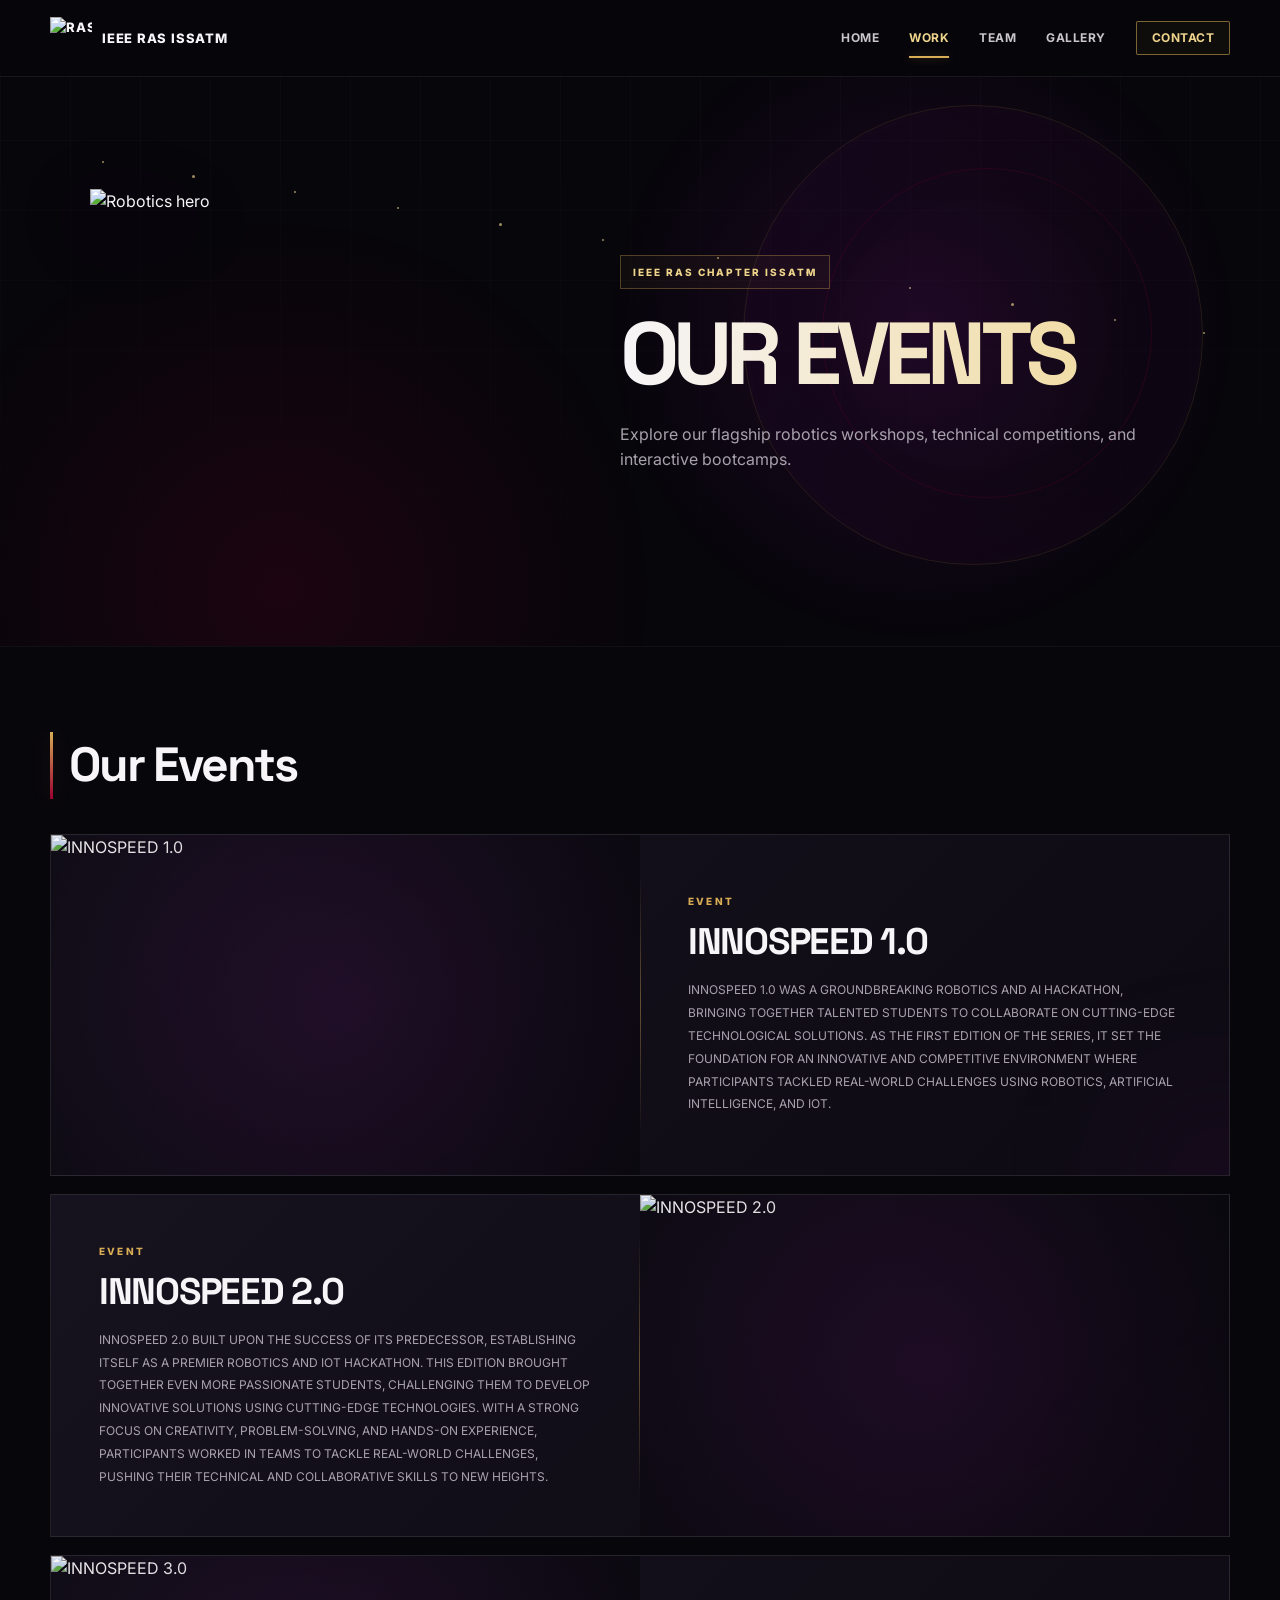
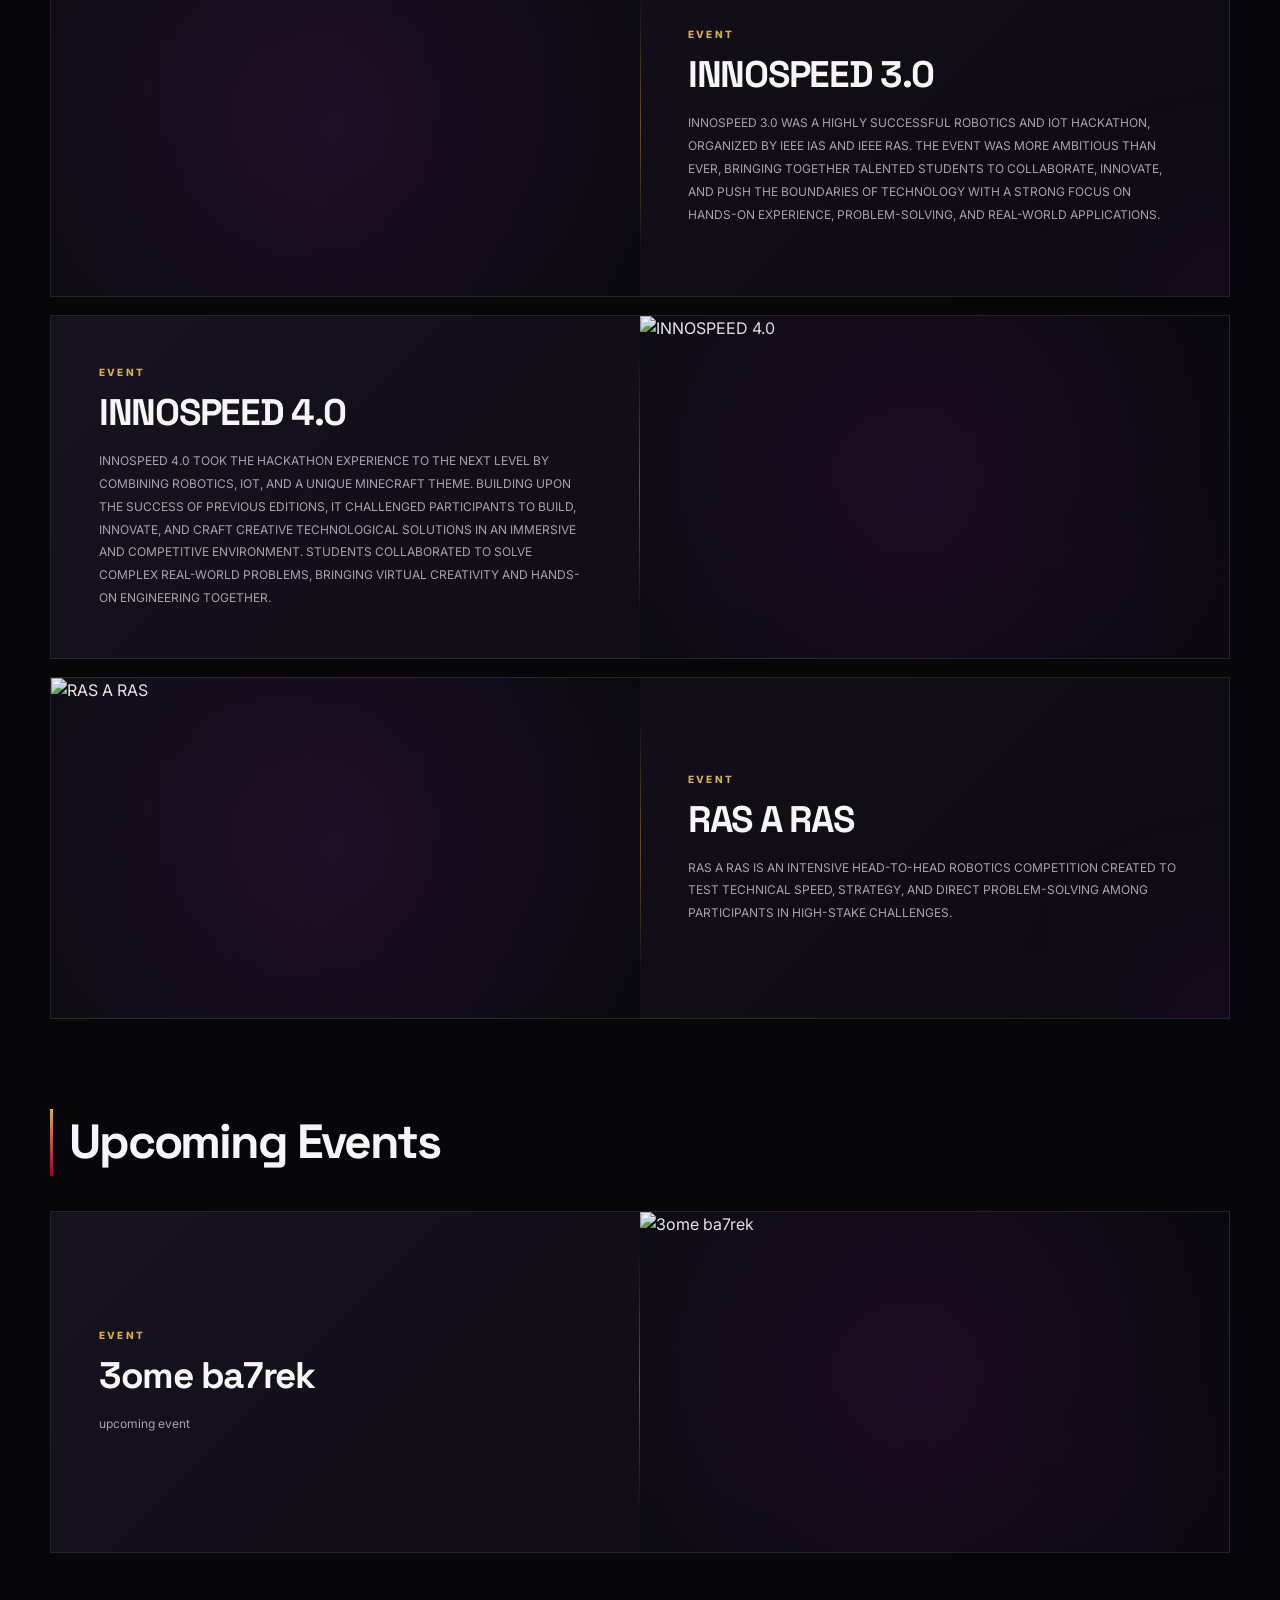
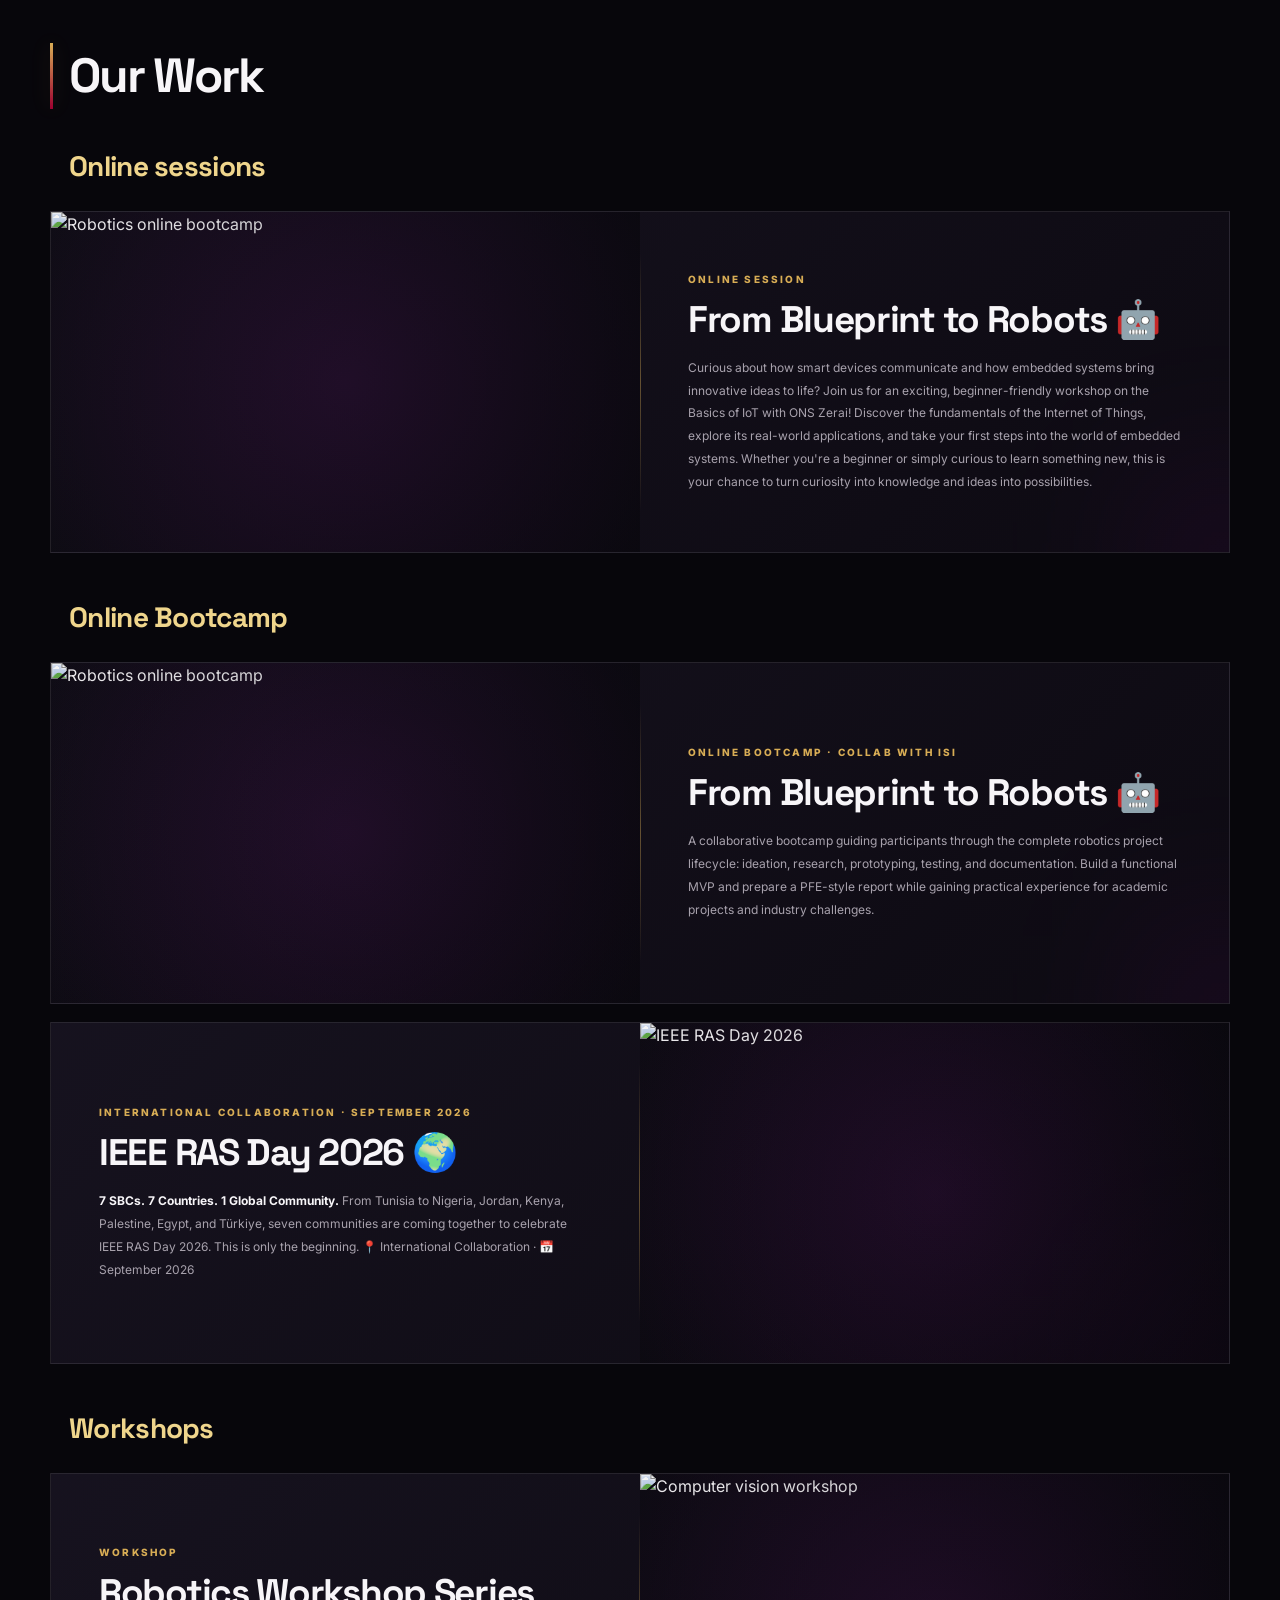
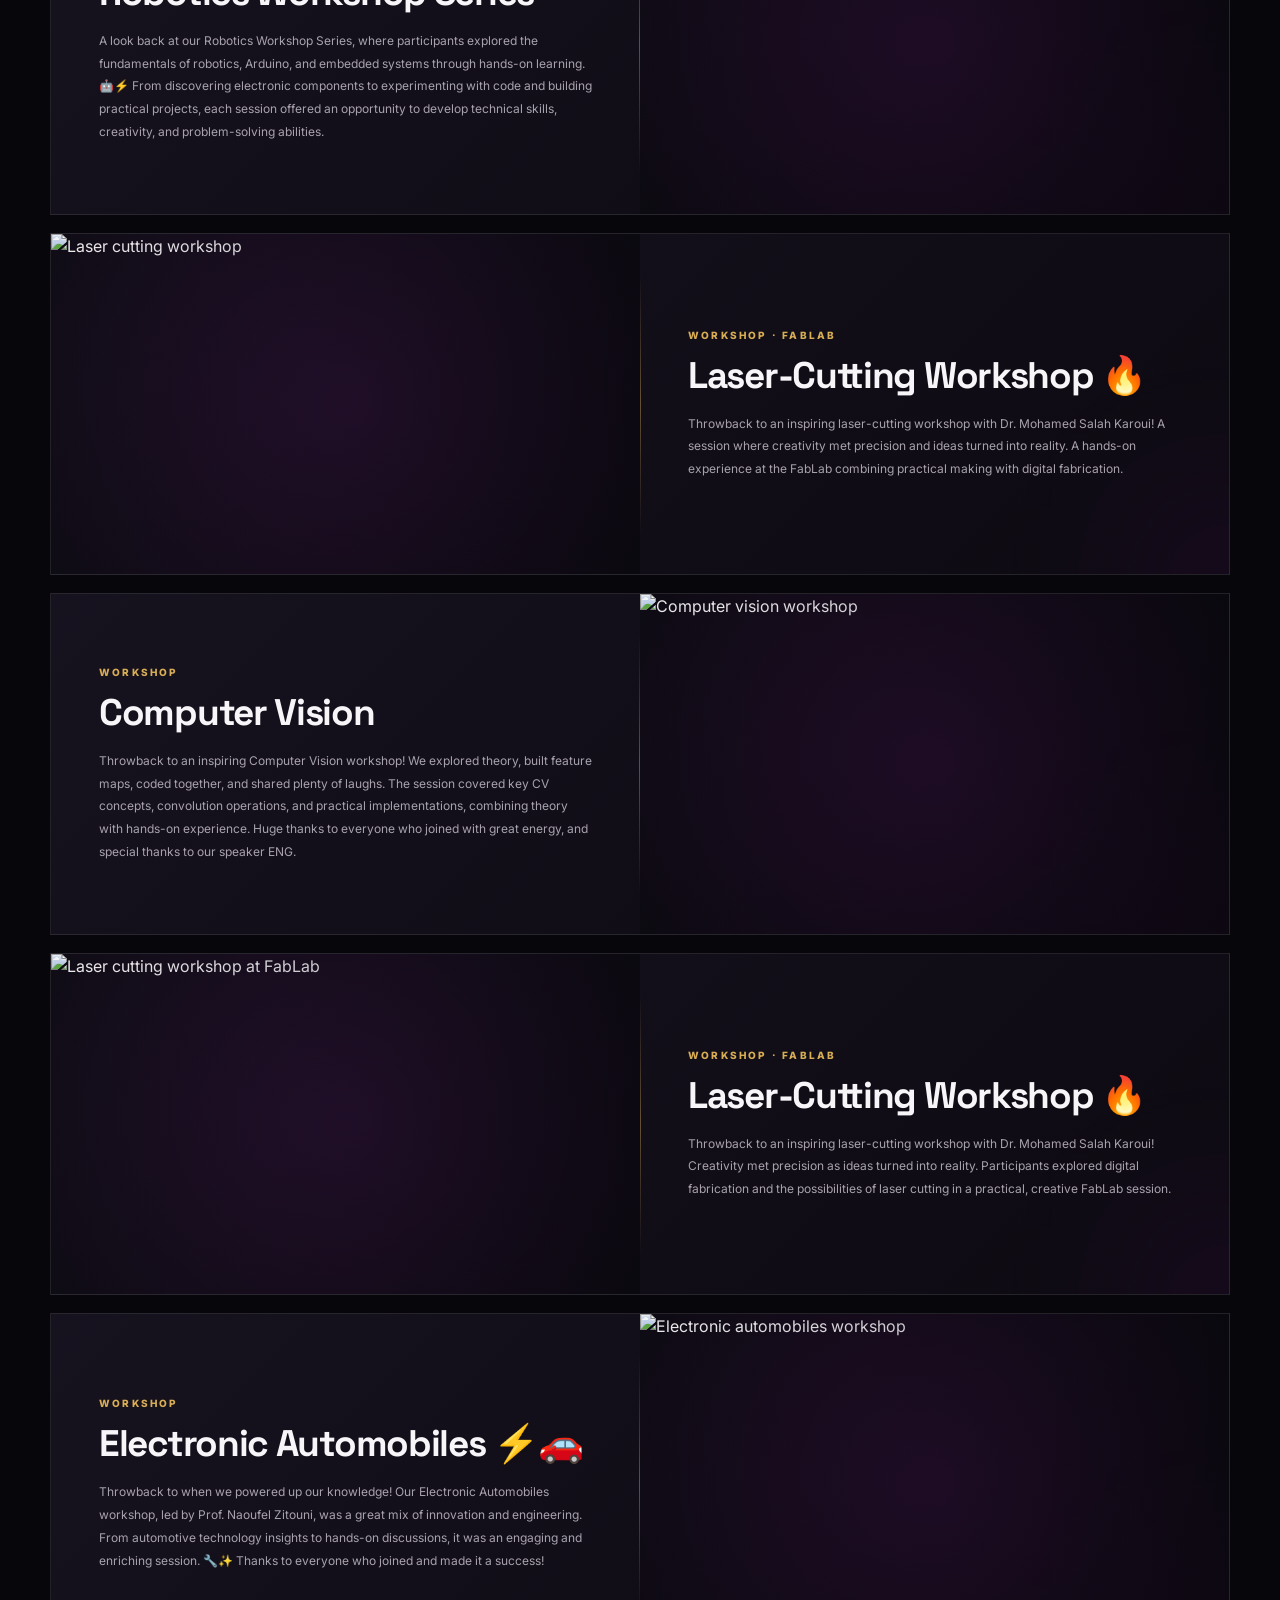
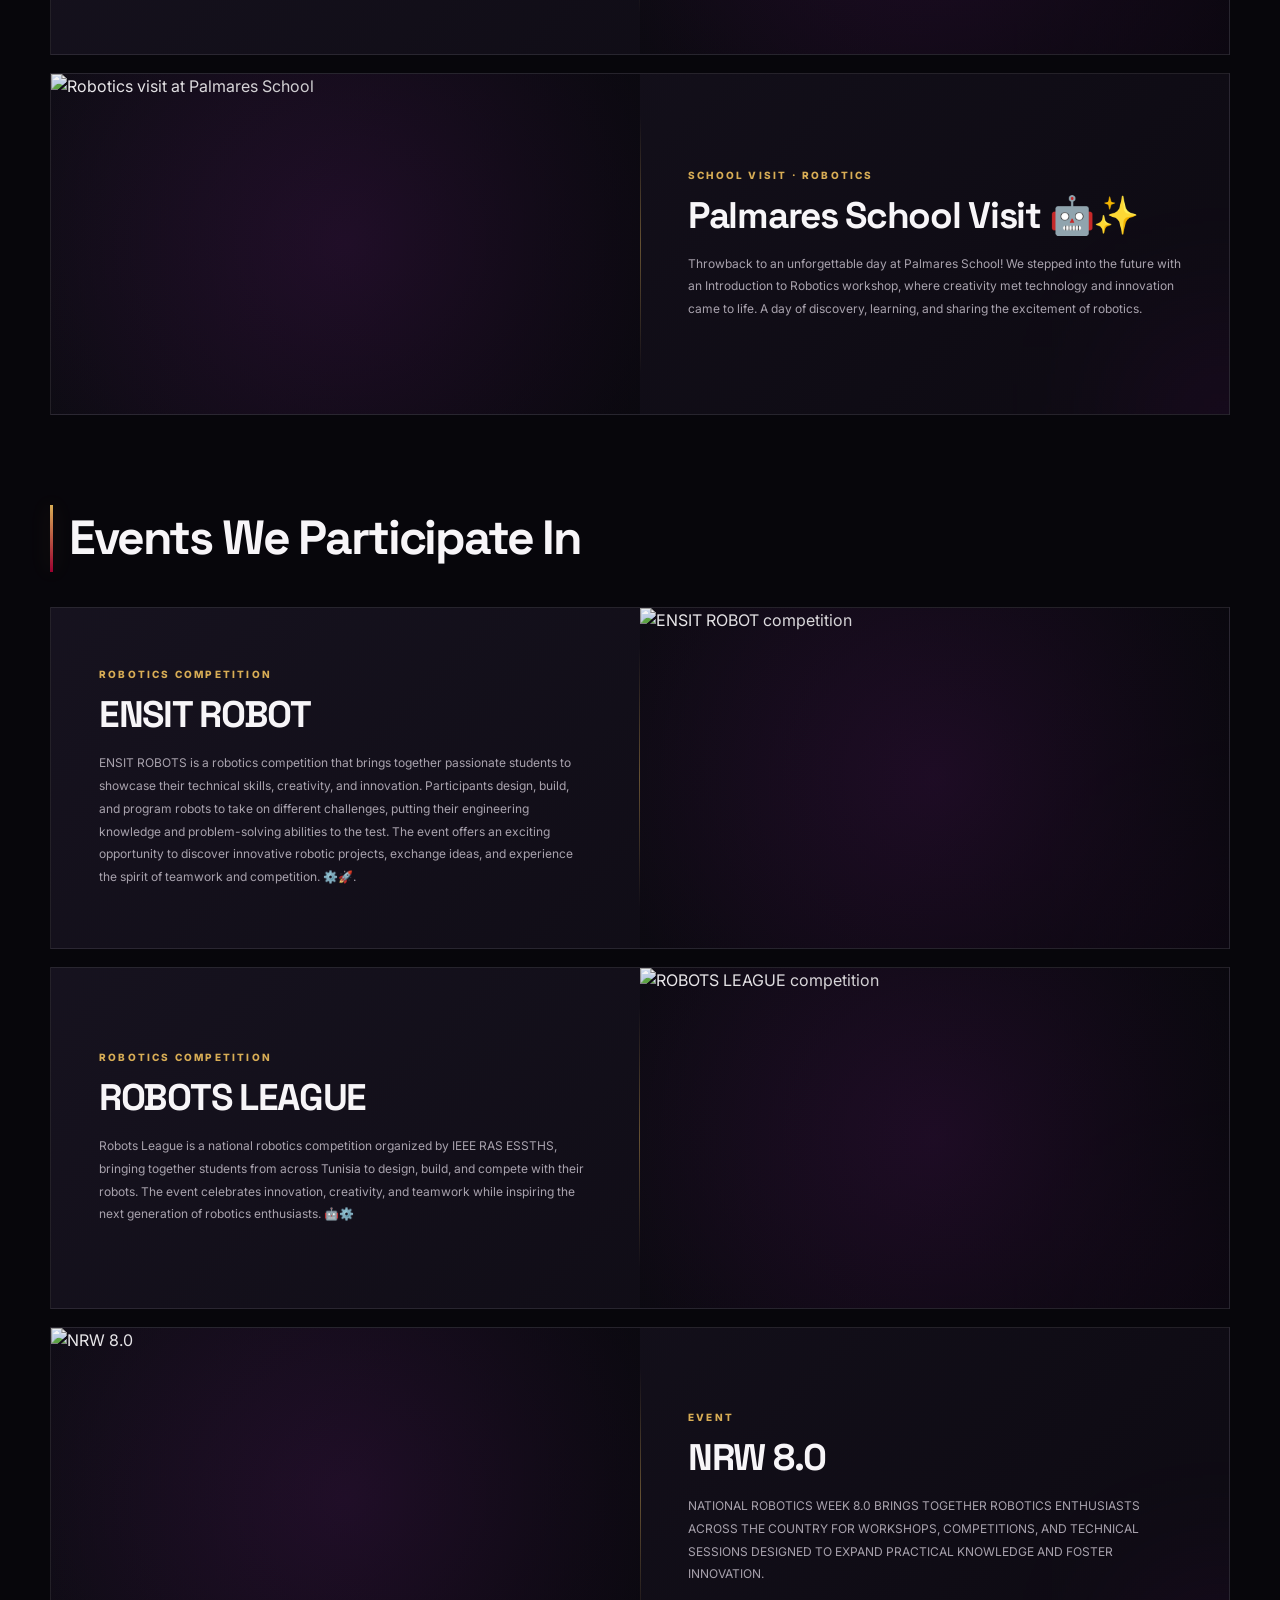
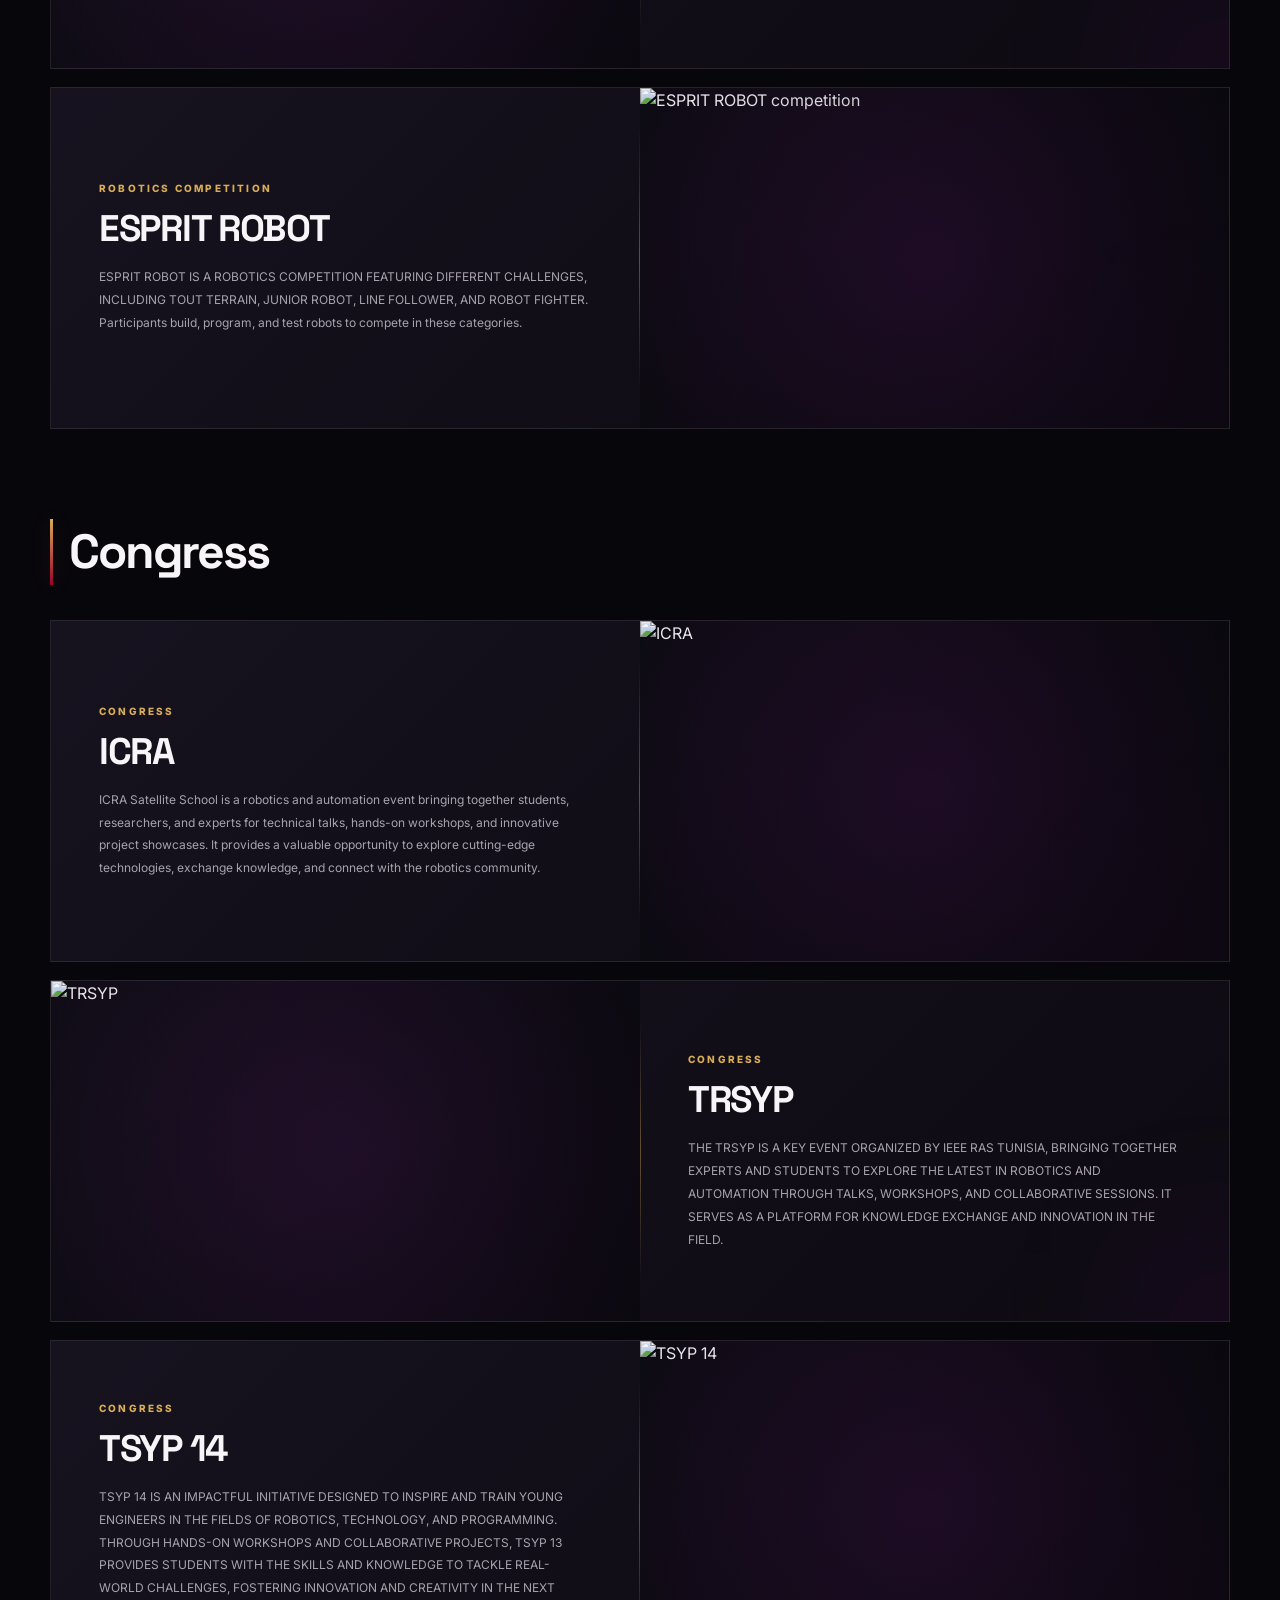
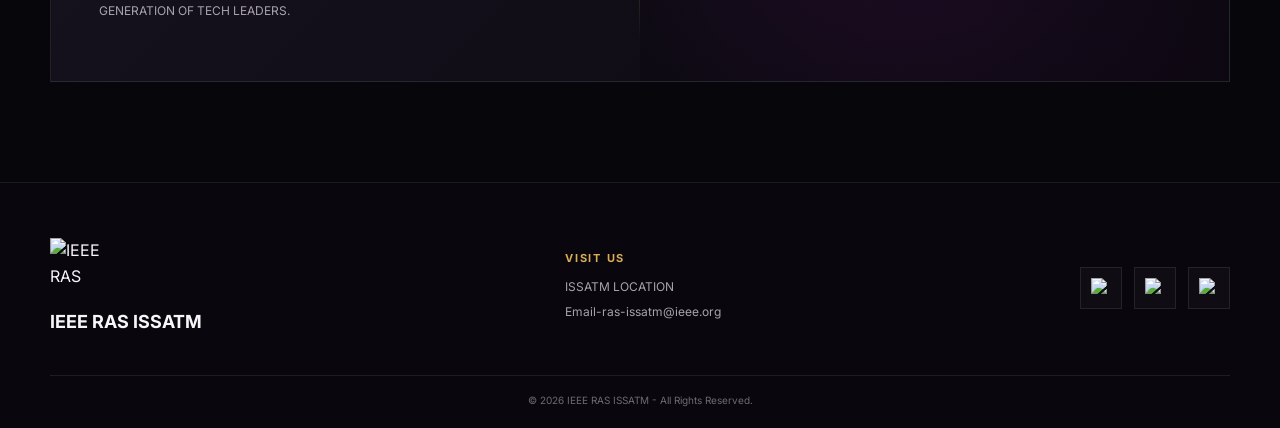
==== events/events.html @ 412e78d6 "Add files via upload" ====
<!doctype html>
<html lang="en">
<head>
  <meta charset="UTF-8">
  <meta name="viewport" content="width=device-width, initial-scale=1.0">
  <title>Events - IEEE RAS ISSATM</title>
  <link rel="stylesheet" href="events.css">
  <link rel="icon" type="image/png" href="events-images/iassatm RAS.png">
</head>
<body>

  <!-- NAVIGATION BAR -->
  <header class="site-header">
    <div class="nav-wrap">
      <a class="brand" href="index.html#home">
        <img src="events-images/RAS.png" alt="RAS Logo">
        <span>IEEE RAS ISSATM</span>
      </a>
      <nav class="desktop-nav" aria-label="Main navigation">
        <a href="../home/index.html">Home</a>
        <a class="active" href="events.html">Work</a>
        <a href="../team/team.html">Team</a>
        <a href="../gallery/gallery.html">Gallery</a>
        <a href="../home/index.html#contact">Contact</a>
      </nav>
    </div>
  </header>

  <main>
    <!-- HERO SECTION -->
    <section class="hero events-hero">
      <div class="hero-glow"></div>
      <div class="hero-glow-secondary"></div>
      <div class="hero-stars" aria-hidden="true">
        <i style="--x:8%;--d:0s;--s:2px"></i><i style="--x:15%;--d:1.1s;--s:3px"></i>
        <i style="--x:23%;--d:.4s;--s:2px"></i><i style="--x:31%;--d:1.8s;--s:2px"></i>
        <i style="--x:39%;--d:.8s;--s:3px"></i><i style="--x:47%;--d:2.2s;--s:2px"></i>
        <i style="--x:56%;--d:.2s;--s:2px"></i><i style="--x:63%;--d:1.5s;--s:3px"></i>
        <i style="--x:71%;--d:.9s;--s:2px"></i><i style="--x:79%;--d:2.5s;--s:3px"></i>
        <i style="--x:87%;--d:1.3s;--s:2px"></i><i style="--x:94%;--d:.6s;--s:2px"></i>
      </div>

      <div class="hero-container">
        <div class="hero-left">
          <img class="hero-image" src="events-images/RAS.png" alt="Robotics hero">
        </div>
        <div class="hero-right">
          <span class="badge">IEEE RAS CHAPTER ISSATM</span>
          <h1 class="page-title">OUR EVENTS</h1>
          <p class="hero-description">Explore our flagship robotics workshops, technical competitions, and interactive bootcamps.</p>
        </div>
      </div>
    </section>

    <!-- EVENTS GROUPED BY TYPE -->
    <section class="section events-list-section events-organized">
      <div class="event-category">
        <h2 class="section-title">Our Events</h2>
        <div class="event-showcase-grid">
          <article class="event-showcase image-left" tabindex="0" aria-label="INNOSPEED 1.0">
      <div class="event-photo"><img src="events-images/innospeed.jpg" alt="INNOSPEED 1.0"></div>
      <div class="event-info"><p class="event-kicker">EVENT</p><h3>INNOSPEED 1.0</h3><p>INNOSPEED 1.0 WAS A GROUNDBREAKING ROBOTICS AND AI HACKATHON, BRINGING TOGETHER TALENTED STUDENTS TO COLLABORATE ON CUTTING-EDGE TECHNOLOGICAL SOLUTIONS. AS THE FIRST EDITION OF THE SERIES, IT SET THE FOUNDATION FOR AN INNOVATIVE AND COMPETITIVE ENVIRONMENT WHERE PARTICIPANTS TACKLED REAL-WORLD CHALLENGES USING ROBOTICS, ARTIFICIAL INTELLIGENCE, AND IOT.</p></div>
    </article>
          <article class="event-showcase image-right" tabindex="0" aria-label="INNOSPEED 2.0">
      <div class="event-photo"><img src="events-images/innospeed.jpg" alt="INNOSPEED 2.0"></div>
      <div class="event-info"><p class="event-kicker">EVENT</p><h3>INNOSPEED 2.0</h3><p>INNOSPEED 2.0 BUILT UPON THE SUCCESS OF ITS PREDECESSOR, ESTABLISHING ITSELF AS A PREMIER ROBOTICS AND IOT HACKATHON. THIS EDITION BROUGHT TOGETHER EVEN MORE PASSIONATE STUDENTS, CHALLENGING THEM TO DEVELOP INNOVATIVE SOLUTIONS USING CUTTING-EDGE TECHNOLOGIES. WITH A STRONG FOCUS ON CREATIVITY, PROBLEM-SOLVING, AND HANDS-ON EXPERIENCE, PARTICIPANTS WORKED IN TEAMS TO TACKLE REAL-WORLD CHALLENGES, PUSHING THEIR TECHNICAL AND COLLABORATIVE SKILLS TO NEW HEIGHTS.</p></div>
    </article>
          <article class="event-showcase image-left" tabindex="0" aria-label="INNOSPEED 3.0">
      <div class="event-photo"><img src="events-images/innospeed3.0.jpg" alt="INNOSPEED 3.0"></div>
      <div class="event-info"><p class="event-kicker">EVENT</p><h3>INNOSPEED 3.0</h3><p>INNOSPEED 3.0 WAS A HIGHLY SUCCESSFUL ROBOTICS AND IOT HACKATHON, ORGANIZED BY IEEE IAS AND IEEE RAS. THE EVENT WAS MORE AMBITIOUS THAN EVER, BRINGING TOGETHER TALENTED STUDENTS TO COLLABORATE, INNOVATE, AND PUSH THE BOUNDARIES OF TECHNOLOGY WITH A STRONG FOCUS ON HANDS-ON EXPERIENCE, PROBLEM-SOLVING, AND REAL-WORLD APPLICATIONS.</p></div>
    </article>
          <article class="event-showcase image-right" tabindex="0" aria-label="INNOSPEED 4.0">
      <div class="event-photo"><img src="events-images/innospeed4.0.jpg" alt="INNOSPEED 4.0"></div>
      <div class="event-info"><p class="event-kicker">EVENT</p><h3>INNOSPEED 4.0</h3><p>INNOSPEED 4.0 TOOK THE HACKATHON EXPERIENCE TO THE NEXT LEVEL BY COMBINING ROBOTICS, IOT, AND A UNIQUE MINECRAFT THEME. BUILDING UPON THE SUCCESS OF PREVIOUS EDITIONS, IT CHALLENGED PARTICIPANTS TO BUILD, INNOVATE, AND CRAFT CREATIVE TECHNOLOGICAL SOLUTIONS IN AN IMMERSIVE AND COMPETITIVE ENVIRONMENT. STUDENTS COLLABORATED TO SOLVE COMPLEX REAL-WORLD PROBLEMS, BRINGING VIRTUAL CREATIVITY AND HANDS-ON ENGINEERING TOGETHER.</p></div>
    </article>
          <article class="event-showcase image-left" tabindex="0" aria-label="RAS A RAS">
      <div class="event-photo"><img src="events-images/RAS A RAS.jpg" alt="RAS A RAS"></div>
      <div class="event-info"><p class="event-kicker">EVENT</p><h3>RAS A RAS</h3><p>RAS A RAS IS AN INTENSIVE HEAD-TO-HEAD ROBOTICS COMPETITION CREATED TO TEST TECHNICAL SPEED, STRATEGY, AND DIRECT PROBLEM-SOLVING AMONG PARTICIPANTS IN HIGH-STAKE CHALLENGES.</p></div>
    </article>
     </article>
        </div>
      </div>

      <!-- ADDED SECTIONS: keep original events above and participation events below -->
      <!-- Upcoming Events: title only, as requested -->
      <div class="event-category">
        <h2 class="section-title">Upcoming Events</h2>
        <article class="event-showcase image-right" tabindex="0" aria-label="3ome ba7rek">
      <div class="event-photo"><img src="events-images/3ome.jpg" alt="3ome ba7rek"></div>
      <div class="event-info"><p class="event-kicker">EVENT</p><h3>3ome ba7rek</h3><p>upcoming event</p></div>
    </article>
      </div>

      <div class="event-category">
        <h2 class="section-title">Our Work</h2>
        <div class="event-subcategory">
          <h3 class="subsection-title">Online sessions</h3>
          <div class="event-showcase-grid">
            <article class="event-showcase image-left" tabindex="0" aria-label="From Blueprint to Robots online bootcamp">
              <div class="event-photo"><img src="events-images/iot.jpg" alt="Robotics online bootcamp"></div>
              <div class="event-info">
                <p class="event-kicker">ONLINE SESSION</p>
                <h3>From Blueprint to Robots 🤖</h3>
                <p>Curious about how smart devices communicate and how embedded systems bring innovative ideas to life? Join us for an exciting, beginner-friendly workshop on the Basics of IoT with ONS Zerai!

Discover the fundamentals of the Internet of Things, explore its real-world applications, and take your first steps into the world of embedded systems. Whether you're a beginner or simply curious to learn something new, this is your chance to turn curiosity into knowledge and ideas into possibilities.</p>
              </div>
            </article>
          </div>
        </div>

        <div class="event-subcategory">
          <h3 class="subsection-title">Online Bootcamp</h3>
          <div class="event-showcase-grid">
            <article class="event-showcase image-left" tabindex="0" aria-label="From Blueprint to Robots online bootcamp">
              <div class="event-photo"><img src="events-images/bluto.jpg" alt="Robotics online bootcamp"></div>
              <div class="event-info">
                <p class="event-kicker">ONLINE BOOTCAMP · COLLAB WITH ISI</p>
                <h3>From Blueprint to Robots 🤖</h3>
                <p>A collaborative bootcamp guiding participants through the complete robotics project lifecycle: ideation, research, prototyping, testing, and documentation. Build a functional MVP and prepare a PFE-style report while gaining practical experience for academic projects and industry challenges.</p>
              </div>
            </article>
            <article class="event-showcase image-right" tabindex="0" aria-label="IEEE RAS Day 2026">
              <div class="event-photo"><img src="events-images/unnamed.jpg" alt="IEEE RAS Day 2026"></div>
              <div class="event-info">
                <p class="event-kicker">INTERNATIONAL COLLABORATION · SEPTEMBER 2026</p>
                <h3>IEEE RAS Day 2026 🌍</h3>
                <p><strong>7 SBCs. 7 Countries. 1 Global Community.</strong> From Tunisia to Nigeria, Jordan, Kenya, Palestine, Egypt, and Türkiye, seven communities are coming together to celebrate IEEE RAS Day 2026. This is only the beginning. 📍 International Collaboration · 📅 September 2026</p>
              </div>
            </article>
          </div>
        </div>

        <div class="event-subcategory">
          <h3 class="subsection-title">Workshops</h3>
          <div class="event-showcase-grid">
            <article class="event-showcase image-right" tabindex="0" aria-label="Computer Vision Workshop">
              <div class="event-photo"><img src="events-images/workshops.jpg" alt="Computer vision workshop"></div>
              <div class="event-info">
                <p class="event-kicker">WORKSHOP</p>
                <h3>Robotics Workshop Series</h3>
                <p>A look back at our Robotics Workshop Series, where participants explored the fundamentals of robotics, Arduino, and embedded systems through hands-on learning. 🤖⚡
From discovering electronic components to experimenting with code and building practical projects, each session offered an opportunity to develop technical skills, creativity, and problem-solving abilities.</p>
              </div>
            </article>
            <article class="event-showcase image-left" tabindex="0" aria-label="Laser Cutting Workshop with Dr Mohamed Salah Karoui">
              <div class="event-photo"><img src="events-images/coupe.jpg" alt="Laser cutting workshop"></div>
              <div class="event-info">
                <p class="event-kicker">WORKSHOP · FABLAB</p>
                <h3>Laser-Cutting Workshop 🔥</h3>
                <p>Throwback to an inspiring laser-cutting workshop with Dr. Mohamed Salah Karoui! A session where creativity met precision and ideas turned into reality. A hands-on experience at the FabLab combining practical making with digital fabrication.</p>
              </div>
            </article>
            <article class="event-showcase image-right" tabindex="0" aria-label="Computer Vision Workshop">
              <div class="event-photo"><img src="events-images/computervision.jpg" alt="Computer vision workshop"></div>
              <div class="event-info">
                <p class="event-kicker">WORKSHOP</p>
                <h3>Computer Vision</h3>
                <p>Throwback to an inspiring Computer Vision workshop! We explored theory, built feature maps, coded together, and shared plenty of laughs. The session covered key CV concepts, convolution operations, and practical implementations, combining theory with hands-on experience. Huge thanks to everyone who joined with great energy, and special thanks to our speaker ENG.</p>
              </div>
            </article>
            <article class="event-showcase image-left" tabindex="0" aria-label="Laser Cutting Workshop">
              <div class="event-photo"><img src="events-images/coupe.jpg" alt="Laser cutting workshop at FabLab"></div>
              <div class="event-info">
                <p class="event-kicker">WORKSHOP · FABLAB</p>
                <h3>Laser-Cutting Workshop 🔥</h3>
                <p>Throwback to an inspiring laser-cutting workshop with Dr. Mohamed Salah Karoui! Creativity met precision as ideas turned into reality. Participants explored digital fabrication and the possibilities of laser cutting in a practical, creative FabLab session.</p>
              </div>
            </article>
            <article class="event-showcase image-right" tabindex="0" aria-label="Electronic Automobiles Workshop">
              <div class="event-photo"><img src="events-images/meca.jpg" alt="Electronic automobiles workshop"></div>
              <div class="event-info">
                <p class="event-kicker">WORKSHOP</p>
                <h3>Electronic Automobiles ⚡🚗</h3>
                <p>Throwback to when we powered up our knowledge! Our Electronic Automobiles workshop, led by Prof. Naoufel Zitouni, was a great mix of innovation and engineering. From automotive technology insights to hands-on discussions, it was an engaging and enriching session. 🔧✨ Thanks to everyone who joined and made it a success!</p>
              </div>
            </article>
            <article class="event-showcase image-left" tabindex="0" aria-label="Palmares School Robotics Visit">
              <div class="event-photo"><img src="events-images/palmeras.jpg" alt="Robotics visit at Palmares School"></div>
              <div class="event-info">
                <p class="event-kicker">SCHOOL VISIT · ROBOTICS</p>
                <h3>Palmares School Visit 🤖✨</h3>
                <p>Throwback to an unforgettable day at Palmares School! We stepped into the future with an Introduction to Robotics workshop, where creativity met technology and innovation came to life. A day of discovery, learning, and sharing the excitement of robotics.</p>
              </div>
            </article>
          </div>
        </div>
      </div>

      <div class="event-category">
        <h2 class="section-title">Events We Participate In</h2>
        <div class="event-showcase-grid">
          <article class="event-showcase image-right" tabindex="0" aria-label="ENSIT ROBOT">
      <div class="event-photo"><img src="events-images/ensitrobot.jpg" alt="ENSIT ROBOT competition"></div>
      <div class="event-info"><p class="event-kicker">ROBOTICS COMPETITION</p><h3>ENSIT ROBOT</h3><p>ENSIT ROBOTS is a robotics competition that brings together passionate students to showcase their technical skills, creativity, and innovation. Participants design, build, and program robots to take on different challenges, putting their engineering knowledge and problem-solving abilities to the test.

The event offers an exciting opportunity to discover innovative robotic projects, exchange ideas, and experience the spirit of teamwork and competition. ⚙️🚀.</p></div>
    </article>
    <article class="event-showcase image-right" tabindex="0" aria-label="ROBOTS LEAGUE">
      <div class="event-photo"><img src="events-images/robotleague.jpg" alt="ROBOTS LEAGUE competition"></div>
      <div class="event-info"><p class="event-kicker">ROBOTICS COMPETITION</p><h3>ROBOTS LEAGUE</h3><p>Robots League is a national robotics competition organized by IEEE RAS ESSTHS, bringing together students from across Tunisia to design, build, and compete with their robots. The event celebrates innovation, creativity, and teamwork while inspiring the next generation of robotics enthusiasts. 🤖⚙️</p></div>
    </article>
          <article class="event-showcase image-left" tabindex="0" aria-label="NRW 8.0">
      <div class="event-photo"><img src="events-images/NRW8.0.png" alt="NRW 8.0"></div>
      <div class="event-info"><p class="event-kicker">EVENT</p><h3>NRW 8.0</h3><p>NATIONAL ROBOTICS WEEK 8.0 BRINGS TOGETHER ROBOTICS ENTHUSIASTS ACROSS THE COUNTRY FOR WORKSHOPS, COMPETITIONS, AND TECHNICAL SESSIONS DESIGNED TO EXPAND PRACTICAL KNOWLEDGE AND FOSTER INNOVATION.</p></div>
    </article>
          <article class="event-showcase image-right" tabindex="0" aria-label="ESPRIT ROBOT">
      <div class="event-photo"><img src="events-images/esprit robots.jpg" alt="ESPRIT ROBOT competition"></div>
      <div class="event-info"><p class="event-kicker">ROBOTICS COMPETITION</p><h3>ESPRIT ROBOT</h3><p>ESPRIT ROBOT IS A ROBOTICS COMPETITION FEATURING DIFFERENT CHALLENGES, INCLUDING TOUT TERRAIN, JUNIOR ROBOT, LINE FOLLOWER, AND ROBOT FIGHTER. Participants build, program, and test robots to compete in these categories.</p></div>
    </article>
        </div>
      </div>
      <div class="event-category">
        <h2 class="section-title">Congress</h2>
        <div class="event-showcase-grid">
          <article class="event-showcase image-right" tabindex="0" aria-label="ICRA">
      <div class="event-photo"><img src="events-images/ICRA.jpg" alt="ICRA"></div>
      <div class="event-info"><p class="event-kicker">CONGRESS</p><h3>ICRA</h3><p>ICRA Satellite School is a robotics and automation event bringing together students, researchers, and experts for technical talks, hands-on workshops, and innovative project showcases. It provides a valuable opportunity to explore cutting-edge technologies, exchange knowledge, and connect with the robotics community.</p></div>
    </article>
          <article class="event-showcase image-left" tabindex="0" aria-label="TRSYP">
      <div class="event-photo"><img src="events-images/trsyp.jpg" alt="TRSYP"></div>
      <div class="event-info"><p class="event-kicker">CONGRESS</p><h3>TRSYP</h3><p>THE TRSYP IS A KEY EVENT ORGANIZED BY IEEE RAS TUNISIA, BRINGING TOGETHER EXPERTS AND STUDENTS TO EXPLORE THE LATEST IN ROBOTICS AND AUTOMATION THROUGH TALKS, WORKSHOPS, AND COLLABORATIVE SESSIONS. IT SERVES AS A PLATFORM FOR KNOWLEDGE EXCHANGE AND INNOVATION IN THE FIELD.</p></div>
    </article>
          <article class="event-showcase image-right" tabindex="0" aria-label="TSYP 14">
      <div class="event-photo"><img src="events-images/tsyp.jpg" alt="TSYP 14"></div>
      <div class="event-info"><p class="event-kicker">CONGRESS</p><h3>TSYP 14</h3><p>TSYP 14 IS AN IMPACTFUL INITIATIVE DESIGNED TO INSPIRE AND TRAIN YOUNG ENGINEERS IN THE FIELDS OF ROBOTICS, TECHNOLOGY, AND PROGRAMMING. THROUGH HANDS-ON WORKSHOPS AND COLLABORATIVE PROJECTS, TSYP 13 PROVIDES STUDENTS WITH THE SKILLS AND KNOWLEDGE TO TACKLE REAL-WORLD CHALLENGES, FOSTERING INNOVATION AND CREATIVITY IN THE NEXT GENERATION OF TECH LEADERS.</p></div>
    </article>
        </div>
      </div>
    </section>
  </main>

  <!-- FOOTER -->
  <footer id="contact" class="footer">
    <div class="footer-inner">
      <div>
        <img class="footer-logo" src="events-images/RAS.png" alt="IEEE RAS ISSATM">
        <h3>IEEE RAS ISSATM</h3>
      </div>
      <div>
        <h4>Visit Us</h4>
        <p><a href="https://maps.app.goo.gl/JreNsnBwVoGUGNu47" target="_blank" rel="noopener noreferrer">ISSATM LOCATION</a></p>
        <p><a href="mailto:ras-issatm@ieee.org">Email-ras-issatm@ieee.org</a></p>
      </div>
      <div class="socials">
        <a href="https://www.facebook.com/profile.php?id=61552486802093" target="_blank" rel="noopener noreferrer"><img src="events-images/fcbk.webp" alt="Facebook"></a>
        <a href="https://www.instagram.com/ieee_ras_issatm/" target="_blank" rel="noopener noreferrer"><img src="events-images/insta.webp" alt="Instagram"></a>
        <a href="https://www.linkedin.com/in/ieee-issatm-student-branch-tunisia-section-a7a208221/" target="_blank" rel="noopener noreferrer"><img src="events-images/linkidine.webp" alt="LinkedIn"></a>
      </div>
    </div>
    <p class="copyright">© 2026 IEEE RAS ISSATM - All Rights Reserved.</p>
  </footer>


</body>
</html>
---- events/events.css ----
@import url('https://fonts.googleapis.com/css2?family=Inter:wght@400;500;600;700;800&family=Space+Grotesk:wght@400;500;600;700&display=swap');
:root{--bg:#07060b;--bg-soft:#0d0a12;--panel:#12101a;--panel-2:#171320;--purple:#62116e;--purple-bright:#8c2aa0;--burgundy:#9c0030;--burgundy-bright:#c30b48;--gold:#d8ad55;--gold-soft:#efd58c;--white:#f7f5f8;--muted:#a8a2ad;--line:rgba(255,255,255,.09);--max:1180px}
*{box-sizing:border-box;margin:0;padding:0}html{scroll-behavior:smooth}body{font-family:Inter,Arial,sans-serif;background:var(--bg);color:var(--white);line-height:1.6;overflow-x:hidden}body:before{content:"";position:fixed;inset:0;pointer-events:none;background-image:linear-gradient(rgba(255,255,255,.025) 1px,transparent 1px),linear-gradient(90deg,rgba(255,255,255,.025) 1px,transparent 1px);background-size:70px 70px;mask-image:linear-gradient(to bottom,black,transparent 80%);z-index:-1}a{text-decoration:none;color:inherit}img{display:block;max-width:100%}
.site-header{position:sticky;top:0;z-index:100;background:rgba(7,6,11,.86);backdrop-filter:blur(18px);border-bottom:1px solid rgba(255,255,255,.07)}.nav-wrap{width:min(var(--max),calc(100% - 48px));height:76px;margin:auto;display:flex;align-items:center;justify-content:space-between;gap:25px}.brand{display:flex;align-items:center;gap:11px;font-size:13px;letter-spacing:.06em;font-weight:800;white-space:nowrap}.brand img{width:43px;height:43px;object-fit:contain}.desktop-nav{display:flex;align-items:center;gap:30px;color:#c9c5ca;font-size:12px;font-weight:700}.desktop-nav a{transition:color .2s}.desktop-nav a:hover{color:var(--gold-soft)}
.hero{position:relative;min-height:570px;padding:80px 0 75px;display:flex;align-items:center;overflow:hidden;border-bottom:1px solid rgba(255,255,255,.04)}.events-hero{background:radial-gradient(circle at 72% 44%,rgba(98,17,110,.27),transparent 32%),radial-gradient(circle at 22% 90%,rgba(156,0,48,.14),transparent 33%)}.hero-glow{position:absolute;width:460px;height:460px;right:6%;top:5%;border:1px solid rgba(216,173,85,.12);border-radius:50%;box-shadow:0 0 100px rgba(98,17,110,.12) inset}.hero-glow-secondary{position:absolute;width:330px;height:330px;right:10%;top:16%;border:1px solid rgba(156,0,48,.18);border-radius:50%}.hero-stars{position:absolute;inset:0;pointer-events:none}.hero-stars i{position:absolute;left:var(--x);top:calc(12% + (var(--x) * .35));width:var(--s);height:var(--s);border-radius:50%;background:var(--gold-soft);opacity:.65;animation:twinkle 3s ease-in-out infinite;animation-delay:var(--d)}@keyframes twinkle{50%{opacity:.15;transform:scale(.7)}}.hero-container{position:relative;width:min(var(--max),calc(100% - 48px));margin:auto;display:grid;grid-template-columns:.9fr 1.1fr;align-items:center;gap:70px}.hero-left{display:flex;align-items:center;justify-content:center;min-width:0}.hero-image{width:min(100%,420px);height:350px;object-fit:contain;filter:drop-shadow(0 20px 45px rgba(98,17,110,.28))}.hero-right{position:relative;z-index:2}.badge{display:inline-block;color:var(--gold-soft);font-size:10px;letter-spacing:.2em;font-weight:800;border:1px solid rgba(216,173,85,.32);padding:8px 12px;margin-bottom:22px;background:rgba(216,173,85,.04)}.page-title{font-family:'Space Grotesk',Inter,sans-serif;font-size:clamp(50px,7vw,88px);line-height:.98;letter-spacing:-.065em;background:linear-gradient(90deg,var(--white),var(--gold-soft));color:transparent;background-clip:text;-webkit-background-clip:text}.hero-description{color:var(--muted);max-width:540px;font-size:16px;margin-top:24px}
.section{padding:80px 0 100px}.events-list-section{width:min(var(--max),calc(100% - 48px));margin:auto}.event-category{margin-bottom:85px}.event-category:last-child{margin-bottom:0}.section-title{font-family:'Space Grotesk',Inter,sans-serif;font-size:clamp(30px,4vw,48px);letter-spacing:-.045em;margin-bottom:30px;padding-left:19px;position:relative}.section-title:before{content:"";position:absolute;left:0;top:5px;bottom:5px;width:3px;background:linear-gradient(var(--gold),var(--burgundy));box-shadow:0 0 20px rgba(216,173,85,.2)}.event-showcase-grid{display:grid;grid-template-columns:1fr;gap:18px}.event-showcase{position:relative;isolation:isolate;display:grid;grid-template-columns:minmax(0,1fr) minmax(0,1fr);align-items:stretch;min-height:340px;background:linear-gradient(135deg,rgba(23,19,32,.96),rgba(13,10,18,.98));border:1px solid var(--line);overflow:hidden;transition:border-color .25s,box-shadow .25s,transform .25s;outline:none}.event-showcase:hover,.event-showcase:focus-visible{border-color:rgba(216,173,85,.4);box-shadow:0 22px 65px rgba(0,0,0,.27),0 0 35px rgba(98,17,110,.11);transform:translateY(-2px)}.event-photo{position:relative;min-width:0;min-height:340px;overflow:hidden;background:radial-gradient(circle at 50% 50%,rgba(98,17,110,.24),rgba(7,6,11,.45))}.event-photo:after{content:"";position:absolute;inset:0;background:linear-gradient(90deg,rgba(7,6,11,.04),rgba(7,6,11,.35));pointer-events:none}.event-photo img{width:100%;height:100%;min-height:340px;position:absolute;inset:0;object-fit:cover;transition:transform .5s ease,filter .35s;filter:saturate(.86)}.event-showcase:hover .event-photo img,.event-showcase:focus-visible .event-photo img{transform:scale(1.045);filter:saturate(1.08)}.event-info{min-width:0;display:flex;flex-direction:column;justify-content:center;padding:clamp(24px,4vw,48px);position:relative}.event-info:before{content:"";position:absolute;left:0;top:12%;bottom:12%;width:1px;background:linear-gradient(transparent,rgba(216,173,85,.42),transparent)}.image-right .event-photo{grid-column:2;grid-row:1}.image-right .event-info{grid-column:1;grid-row:1}.image-right .event-info:before{left:auto;right:0}.event-kicker{font-size:10px;letter-spacing:.22em;font-weight:800;color:var(--gold);margin-bottom:13px}.event-info h3{font-family:'Space Grotesk',Inter,sans-serif;font-size:clamp(24px,3vw,37px);line-height:1.08;letter-spacing:-.035em;margin-bottom:17px;overflow-wrap:anywhere}.event-info p:last-child{font-size:12px;line-height:1.9;color:var(--muted);overflow-wrap:anywhere}.event-showcase:after{content:"";position:absolute;z-index:-1;width:150px;height:150px;right:-70px;bottom:-80px;background:var(--purple);filter:blur(75px);opacity:.2;pointer-events:none}
.footer{padding:55px 24px 20px;background:#09070d;border-top:1px solid rgba(255,255,255,.08)}.footer-inner{width:min(var(--max),100%);margin:auto;display:grid;grid-template-columns:1fr 1fr auto;gap:45px;align-items:center}.footer-logo{width:58px;height:58px;object-fit:contain;margin-bottom:12px}.footer h3{font-size:18px}.footer h4{font-size:11px;letter-spacing:.16em;text-transform:uppercase;color:var(--gold);margin-bottom:10px}.footer p{font-size:12px;color:var(--muted);margin:5px 0}.footer a:hover{color:var(--gold-soft)}.socials{display:flex;align-items:center;gap:12px}.socials a{width:42px;height:42px;display:grid;place-items:center;border:1px solid var(--line);background:rgba(255,255,255,.025);transition:.2s}.socials a:hover{border-color:rgba(216,173,85,.5);transform:translateY(-3px)}.socials img{width:20px;height:20px;object-fit:contain}.copyright{width:min(var(--max),100%);margin:38px auto 0!important;padding-top:16px;border-top:1px solid var(--line);text-align:center;font-size:10px!important;color:#6f6974!important}
@media(max-width:760px){.nav-wrap{width:calc(100% - 32px);height:68px}.brand{font-size:11px}.brand img{width:36px;height:36px}.desktop-nav{gap:13px;font-size:11px}.hero{min-height:auto;padding:60px 0}.hero-container{width:calc(100% - 36px);grid-template-columns:1fr;gap:25px;text-align:center}.hero-left{order:2}.hero-right{order:1}.hero-image{height:230px;width:min(100%,300px)}.hero-glow{width:280px;height:280px;right:5%;top:42%}.hero-glow-secondary{width:220px;height:220px;right:12%;top:46%}.hero-description{margin:20px auto 0}.events-list-section{width:calc(100% - 32px)}.section{padding:55px 0 70px}.event-category{margin-bottom:60px}.event-showcase{grid-template-columns:minmax(0,1fr);min-height:0}.event-photo,.event-photo img{position:relative;inset:auto;height:270px;min-height:270px}.event-info{padding:25px}.event-info:before,.image-right .event-info:before{left:25px;right:25px;top:0;bottom:auto;width:auto;height:1px;background:linear-gradient(90deg,transparent,rgba(216,173,85,.42),transparent)}.image-right .event-photo,.image-right .event-info{grid-column:1;grid-row:auto}.image-right .event-photo{order:1}.image-right .event-info{order:2}.event-info h3{font-size:29px}.event-info p:last-child{font-size:12px}.footer-inner{grid-template-columns:1fr;gap:25px;text-align:center}.footer-logo{margin-left:auto;margin-right:auto}.socials{justify-content:center}}
@media(max-width:430px){.desktop-nav{gap:9px;font-size:10px}.brand span{max-width:100px;white-space:normal;line-height:1.2}.nav-wrap{gap:8px}.page-title{font-size:49px}.event-photo,.event-photo img{height:230px;min-height:230px}.section-title{font-size:31px}}
@media(prefers-reduced-motion:reduce){*,*:before,*:after{scroll-behavior:auto!important;animation:none!important;transition:none!important}}

/* ===== Shared site identity: consistent header, navigation and theme ===== */
:root {
  --bg: #07060b;
  --bg-soft: #0d0a12;
  --panel: #12101a;
  --panel-2: #171320;
  --purple: #62116e;
  --purple-bright: #8c2aa0;
  --burgundy: #9c0030;
  --burgundy-bright: #c30b48;
  --gold: #d8ad55;
  --gold-soft: #efd58c;
  --white: #f7f5f8;
  --muted: #a8a2ad;
  --line: rgba(255,255,255,.09);
  --max: 1180px;
}

.site-header {
  position: sticky;
  top: 0;
  left: 0;
  right: 0;
  z-index: 100;
  width: 100%;
  background: rgba(7,6,11,.88);
  -webkit-backdrop-filter: blur(18px);
  backdrop-filter: blur(18px);
  border-bottom: 1px solid rgba(255,255,255,.07);
}
.navbar, .nav-wrap, .header-inner {
  width: min(var(--max), calc(100% - 48px));
  height: 76px;
  min-height: 76px;
  margin: 0 auto;
  padding: 0;
  display: flex;
  align-items: center;
  justify-content: space-between;
  gap: 25px;
  flex-direction: row;
}
.brand {
  display: flex;
  align-items: center;
  gap: 10px;
  min-width: 0;
  white-space: nowrap;
  color: var(--white);
  font-size: 13px;
  font-weight: 800;
  letter-spacing: .06em;
  flex-shrink: 0;
}
.brand img { width: 42px; height: 42px; object-fit: contain; }
.brand b { color: var(--gold); }
.nav-links, .desktop-nav, .header-inner nav {
  display: flex;
  align-items: center;
  justify-content: flex-end;
  gap: 30px;
  margin-left: auto;
  color: #c9c5ca;
  font-size: 12px;
  font-weight: 700;
}
.nav-links a, .desktop-nav a, .header-inner nav a {
  position: relative;
  color: #c9c5ca;
  text-decoration: none;
  text-transform: uppercase;
  letter-spacing: .04em;
  white-space: nowrap;
  transition: color .2s ease;
}
.nav-links a:hover, .nav-links a:focus-visible,
.desktop-nav a:hover, .desktop-nav a:focus-visible,
.header-inner nav a:hover, .header-inner nav a:focus-visible,
.nav-links a.active, .desktop-nav a.active, .header-inner nav a.active {
  color: var(--gold-soft);
}
.nav-links a.active::after, .desktop-nav a.active::after, .header-inner nav a.active::after {
  content: "";
  position: absolute;
  left: 0;
  right: 0;
  bottom: -10px;
  height: 2px;
  background: var(--gold);
  box-shadow: 0 0 10px rgba(216,173,85,.35);
}
.nav-cta { padding: 9px 15px; border: 1px solid rgba(216,173,85,.5); color: var(--gold-soft) !important; }
.menu-toggle { display: none; background: none; border: 0; color: var(--white); cursor: pointer; }
.menu-toggle span { display: block; width: 25px; height: 2px; margin: 5px; background: currentColor; }

@media (max-width: 900px) {
  .navbar, .nav-wrap, .header-inner { width: calc(100% - 32px); gap: 12px; }
  .nav-links, .desktop-nav, .header-inner nav { gap: clamp(10px, 2.2vw, 20px); font-size: 10px; }
}
@media (max-width: 600px) {
  .navbar, .nav-wrap, .header-inner { height: 68px; min-height: 68px; width: calc(100% - 28px); gap: 8px; }
  .brand { gap: 7px; font-size: 10px; letter-spacing: .025em; }
  .brand img { width: 36px; height: 36px; }
  .brand span { max-width: 92px; white-space: normal; line-height: 1.2; }
  .desktop-nav, .header-inner nav { gap: clamp(7px, 2vw, 12px); font-size: 9px; flex-wrap: wrap; }
  .desktop-nav a, .header-inner nav a { letter-spacing: .01em; }
  .header-inner nav { width: auto; margin-left: auto; justify-content: flex-end; }
  .nav-links { position: absolute; top: 68px; left: 0; right: 0; display: none; flex-direction: column; align-items: stretch; gap: 18px; padding: 22px 24px; margin: 0; background: rgba(7,6,11,.98); border-bottom: 1px solid var(--line); font-size: 12px; }
  .nav-links.open { display: flex; }
  .nav-links a.active::after, .desktop-nav a.active::after, .header-inner nav a.active::after { bottom: -4px; }
  .menu-toggle { display: block; }
}
@media (max-width: 380px) {
  .brand span { max-width: 75px; }
  .desktop-nav, .header-inner nav { gap: 6px; font-size: 8px; }
}



/* Consistent Contact button in every page header */
.nav-links a:last-child,
.desktop-nav a:last-child,
.header-inner nav a:last-child {
  display: inline-flex;
  align-items: center;
  justify-content: center;
  padding: 9px 15px;
  border: 1px solid rgba(216,173,85,.55);
  border-radius: 2px;
  color: var(--gold-soft, #efd58c) !important;
  background: rgba(216,173,85,.045);
  text-decoration: none;
  line-height: 1.2;
  transition: background .2s ease, border-color .2s ease, color .2s ease;
}
.nav-links a:last-child:hover,
.desktop-nav a:last-child:hover,
.header-inner nav a:last-child:hover,
.nav-links a:last-child:focus-visible,
.desktop-nav a:last-child:focus-visible,
.header-inner nav a:last-child:focus-visible {
  border-color: var(--gold, #d8ad55);
  background: rgba(216,173,85,.13);
  color: #fff !important;
}
.nav-links a:last-child::after,
.desktop-nav a:last-child::after,
.header-inner nav a:last-child::after {
  display: none !important;
}
@media (max-width: 600px) {
  .nav-links a:last-child,
  .desktop-nav a:last-child,
  .header-inner nav a:last-child { padding: 7px 10px; }
}

/* ===== Events page: hierarchy for Upcoming Events and Our Work ===== */
.event-subcategory { margin: 0 0 42px; }
.subsection-title {
  font-family: 'Space Grotesk', Inter, sans-serif;
  font-size: clamp(21px, 2.4vw, 28px);
  color: var(--gold-soft);
  letter-spacing: -.025em;
  margin: 0 0 22px 19px;
}
.event-subcategory .event-showcase-grid { gap: 18px; }
.event-info p { text-transform: none; }
.event-info p strong { color: var(--white); }
@media (max-width: 760px) { .subsection-title { margin-left: 8px; } }
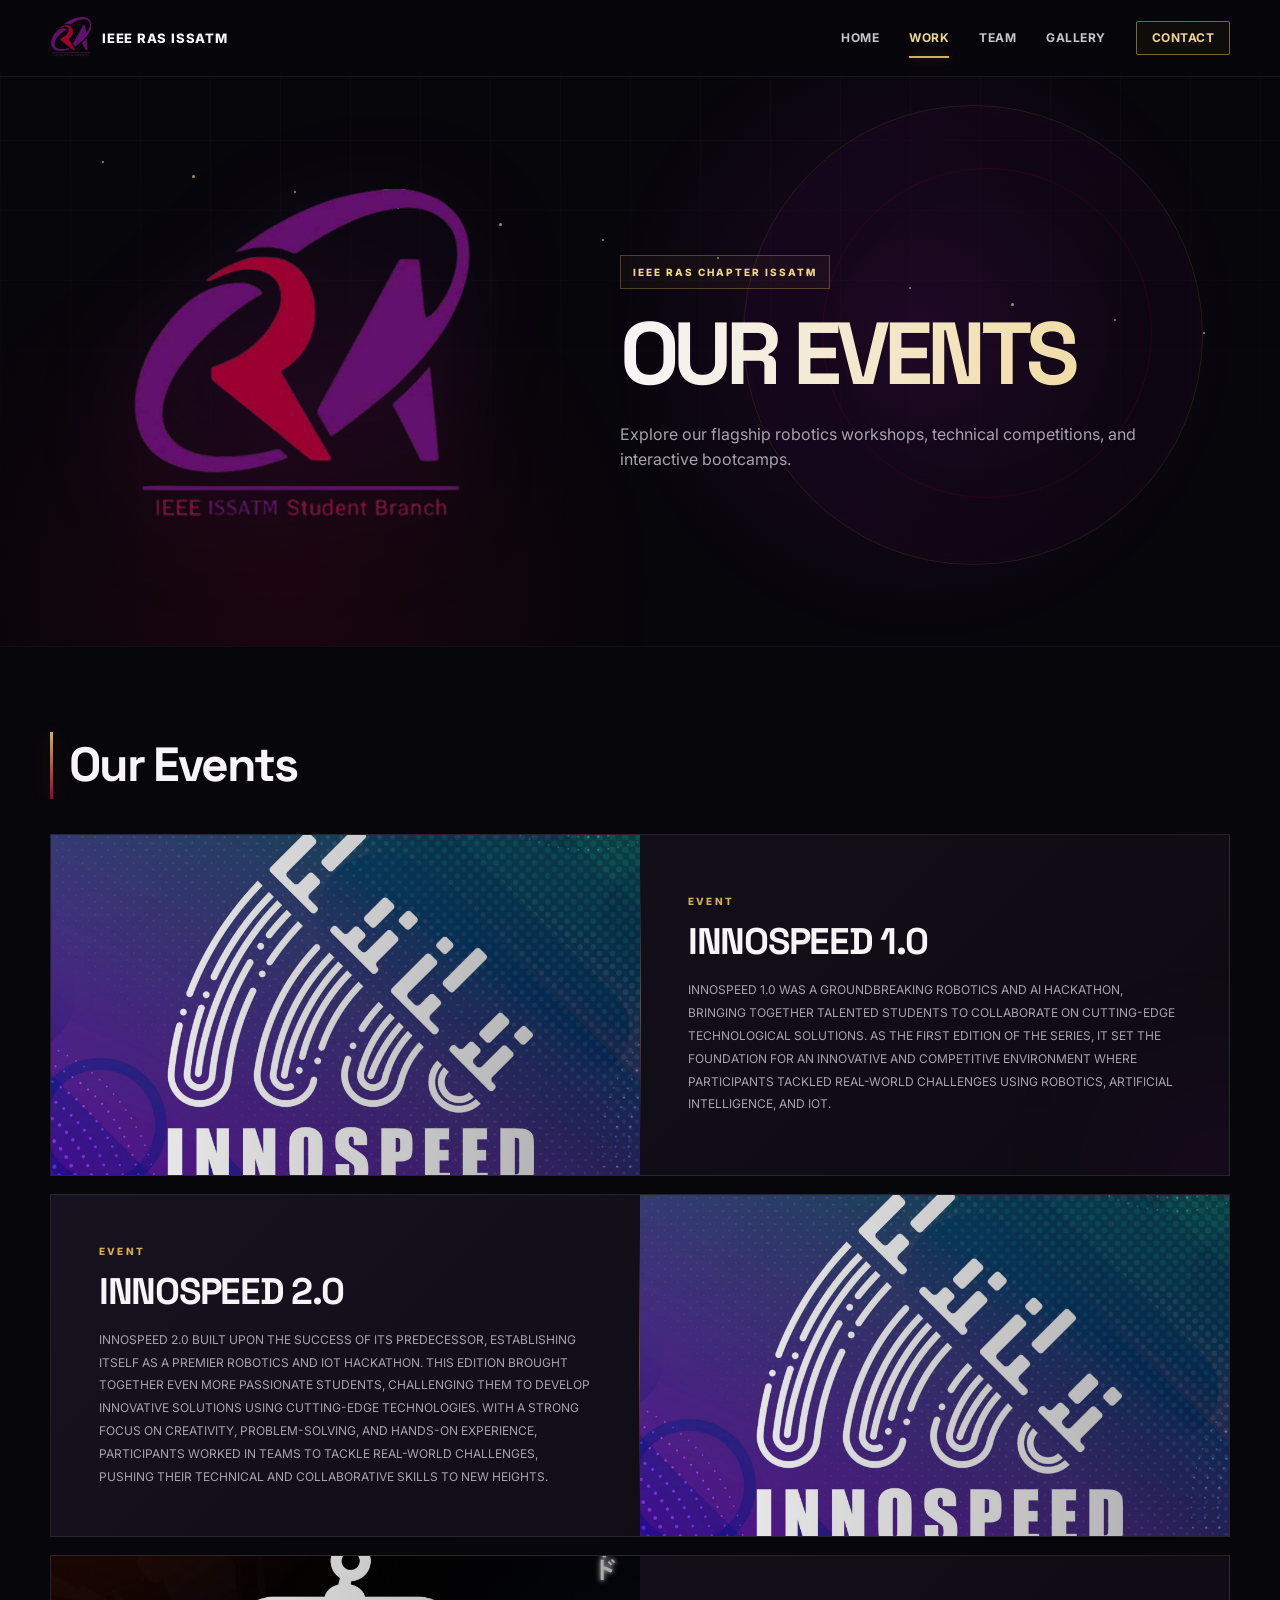
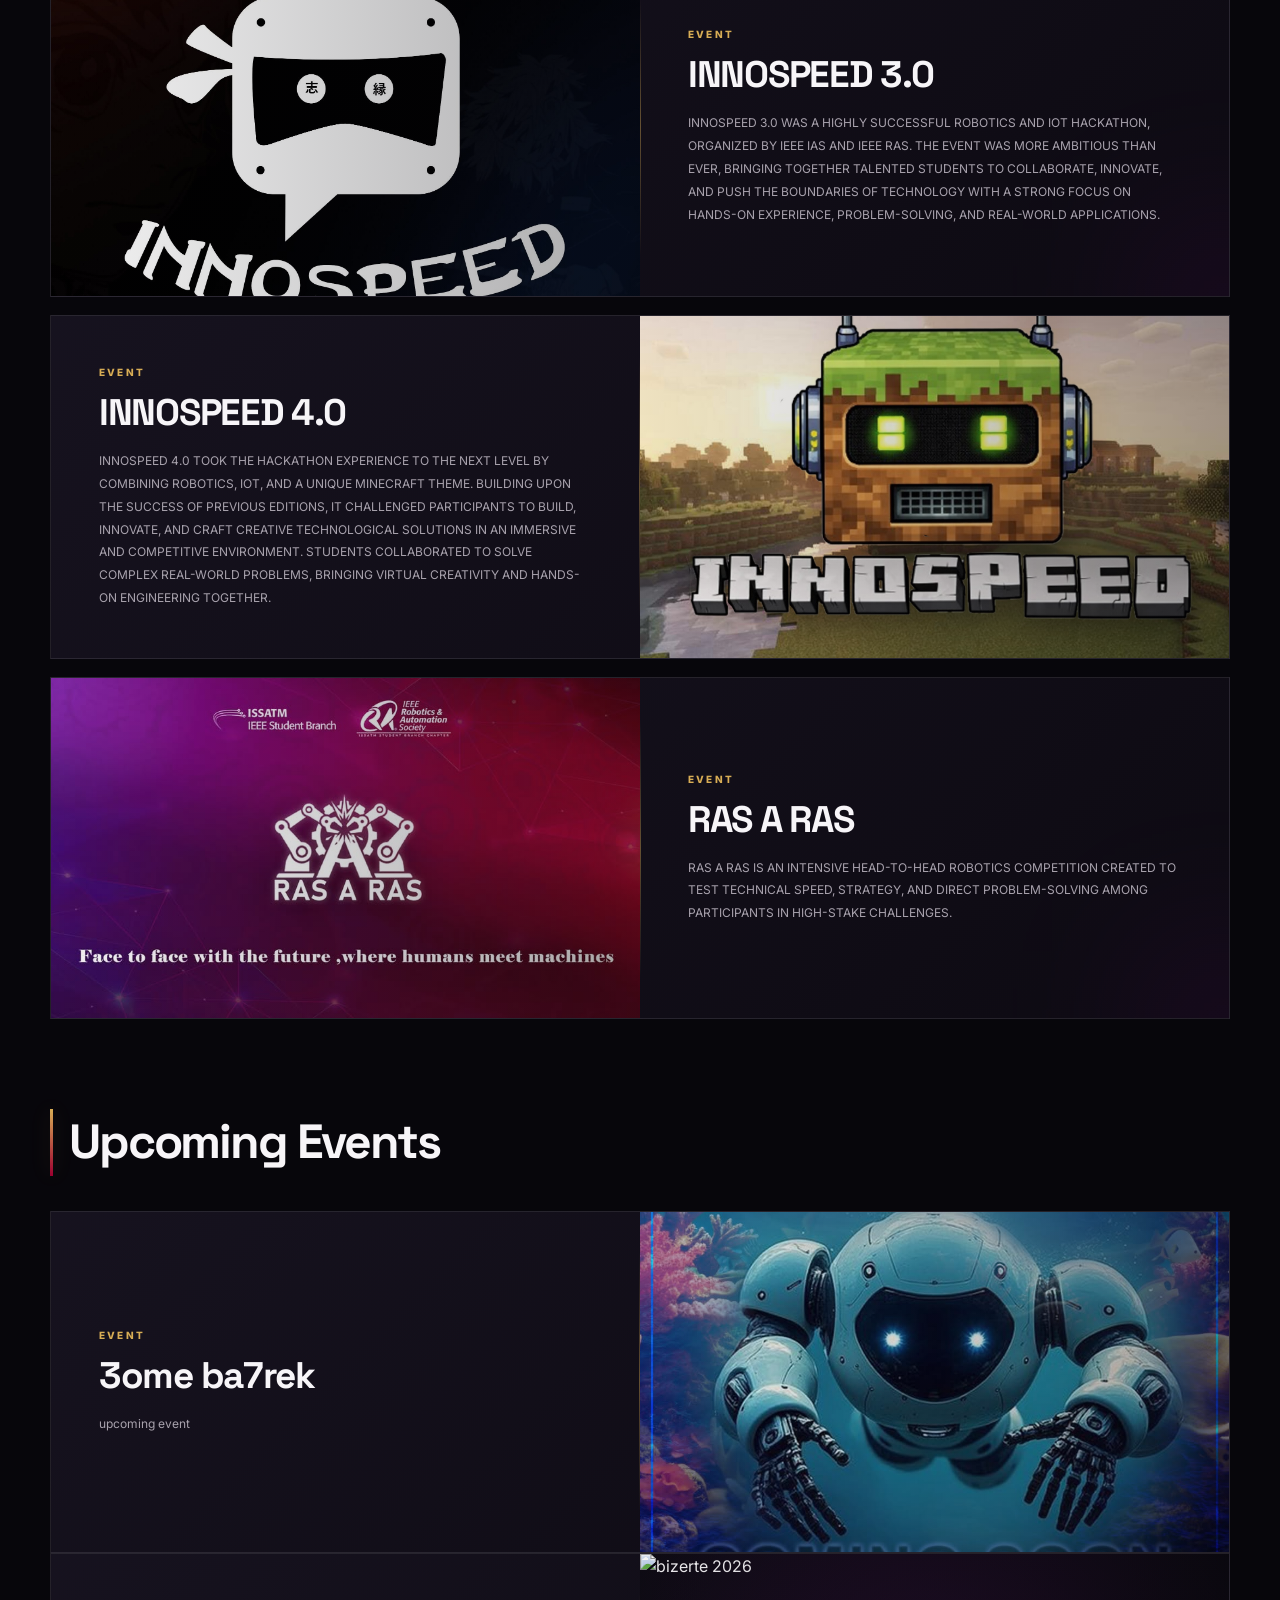
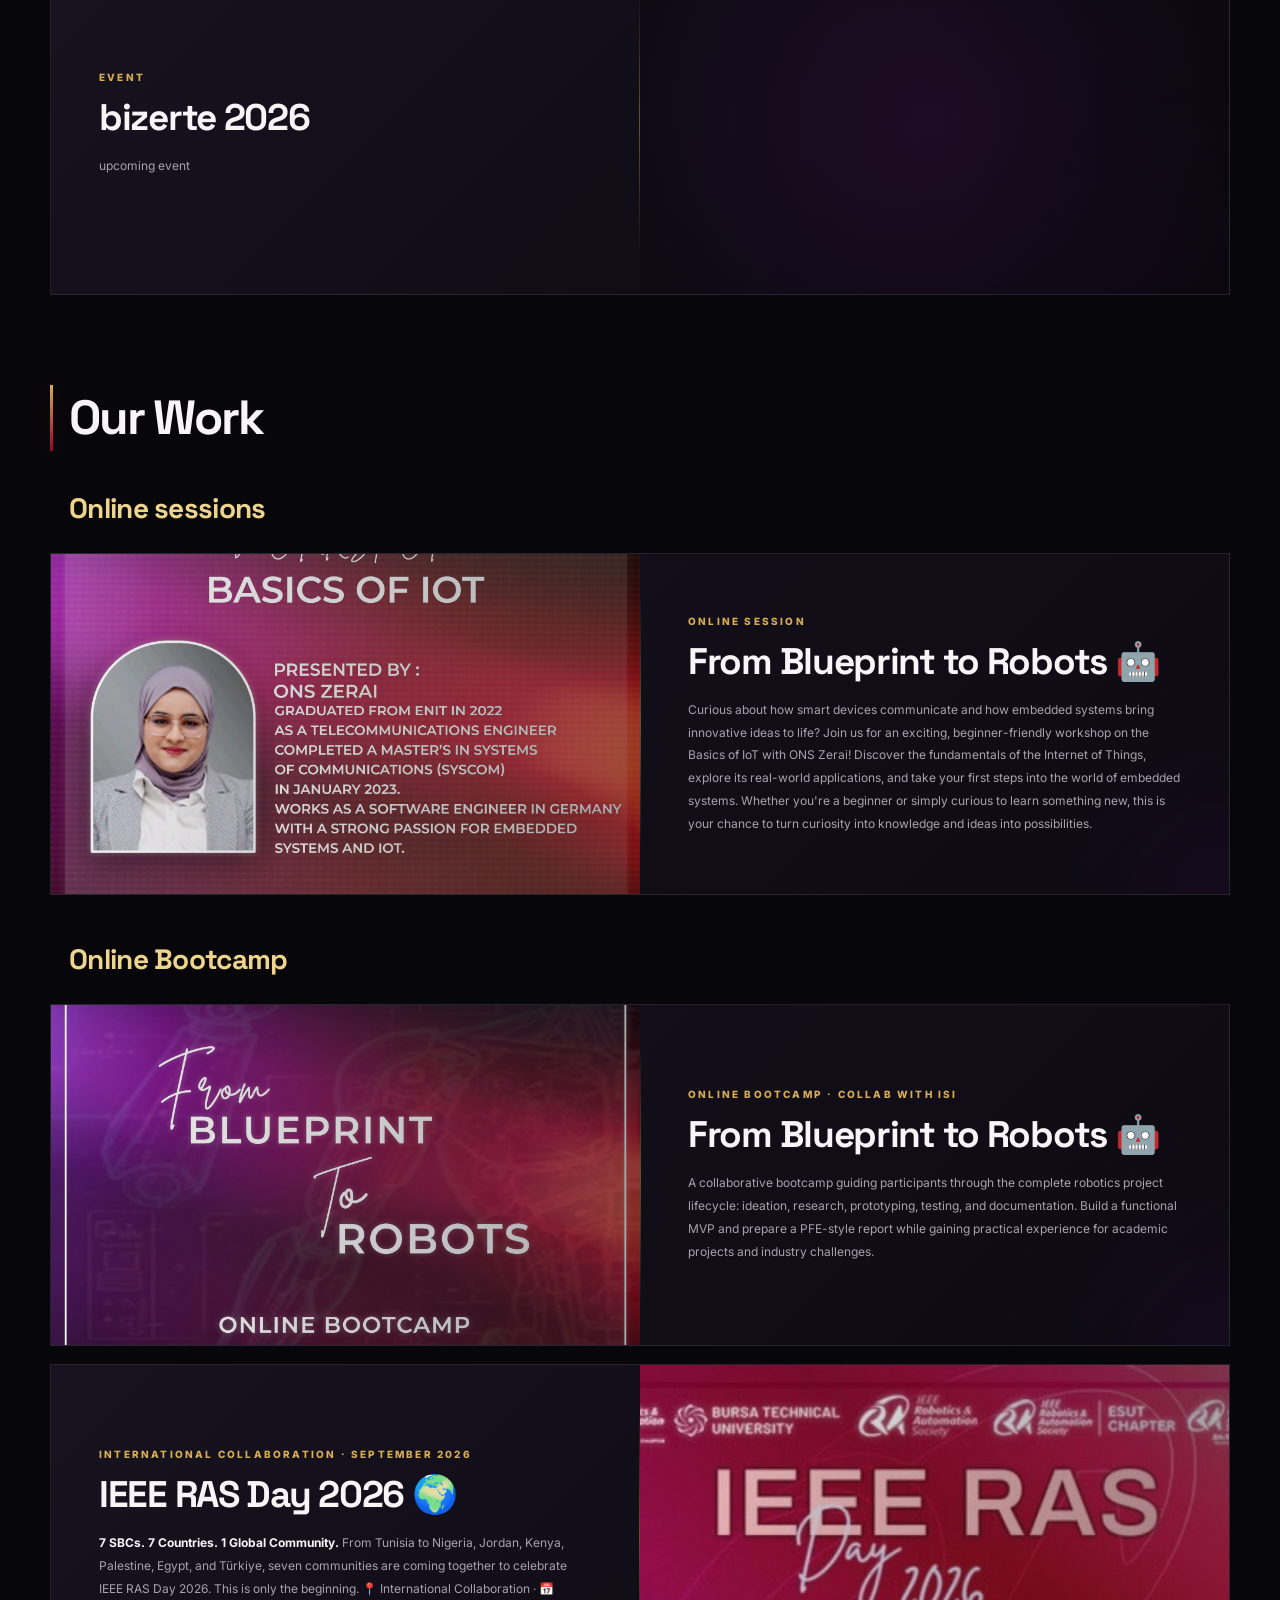
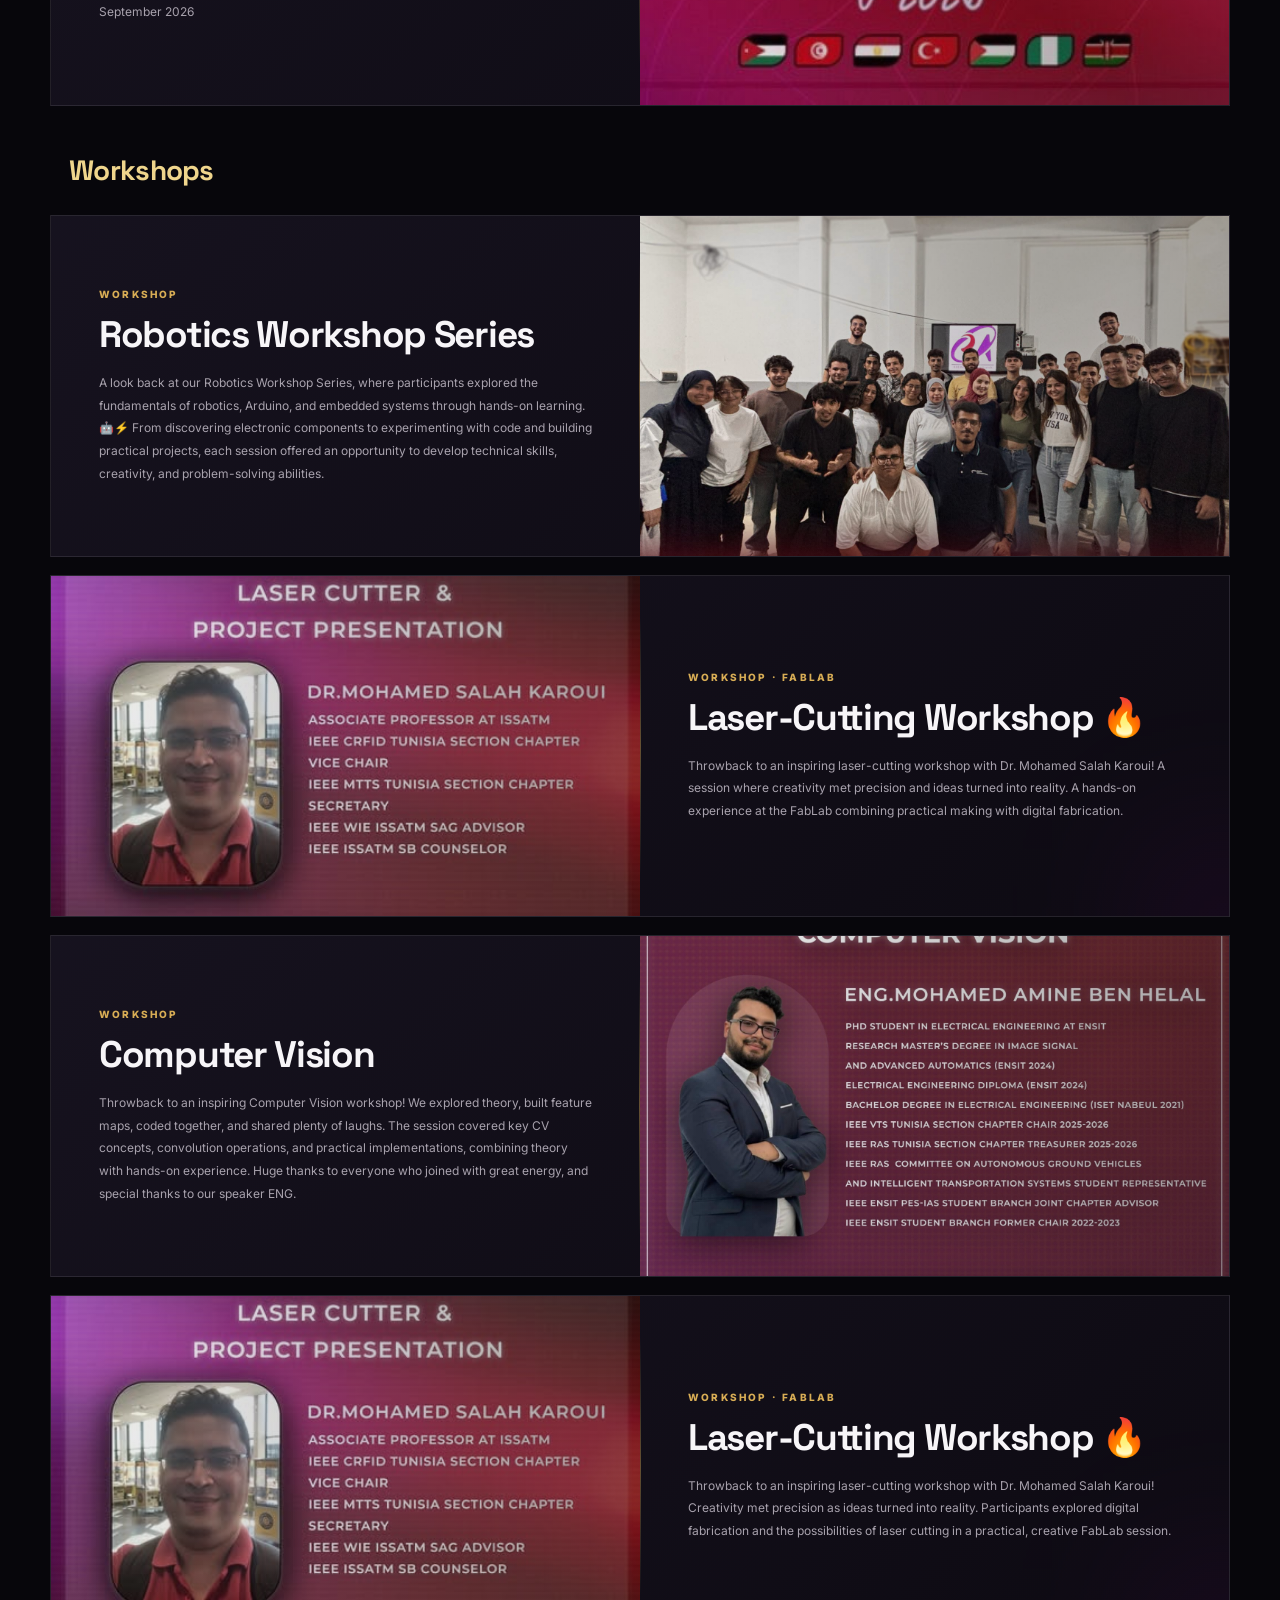
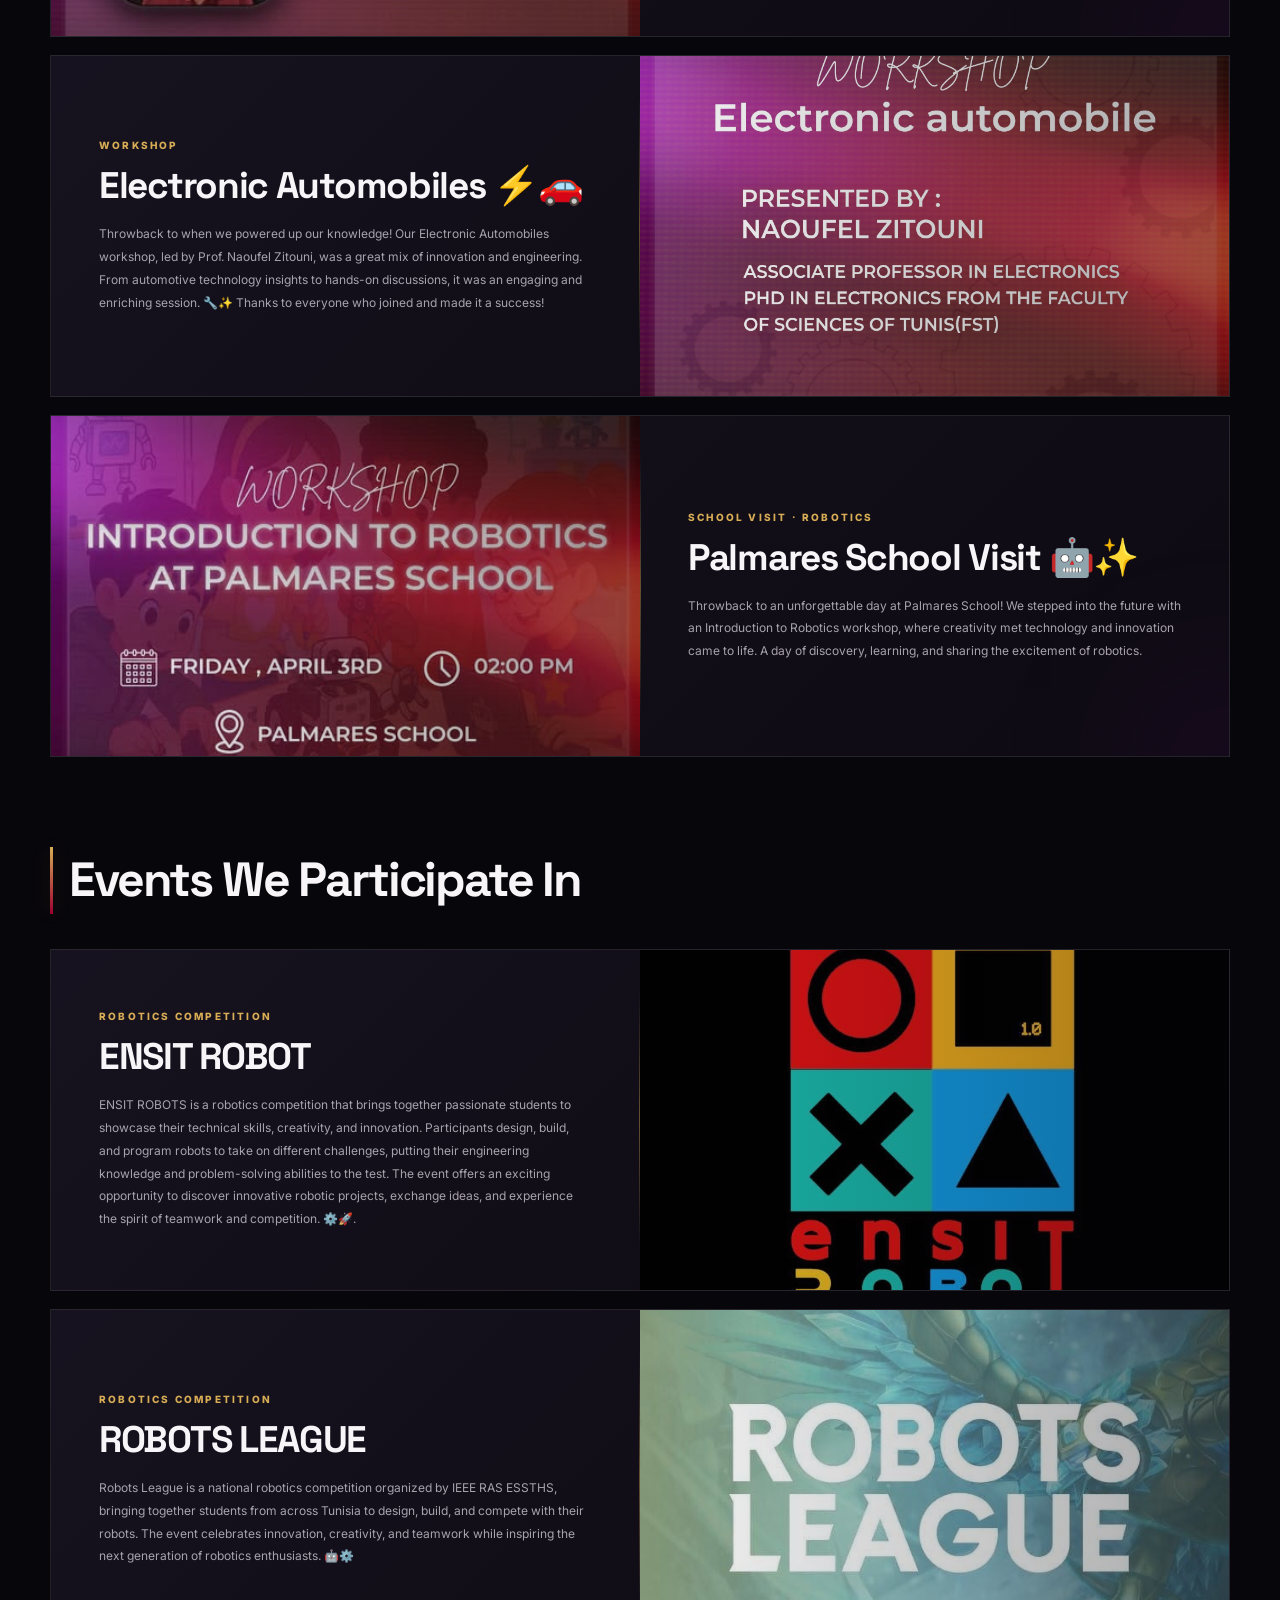
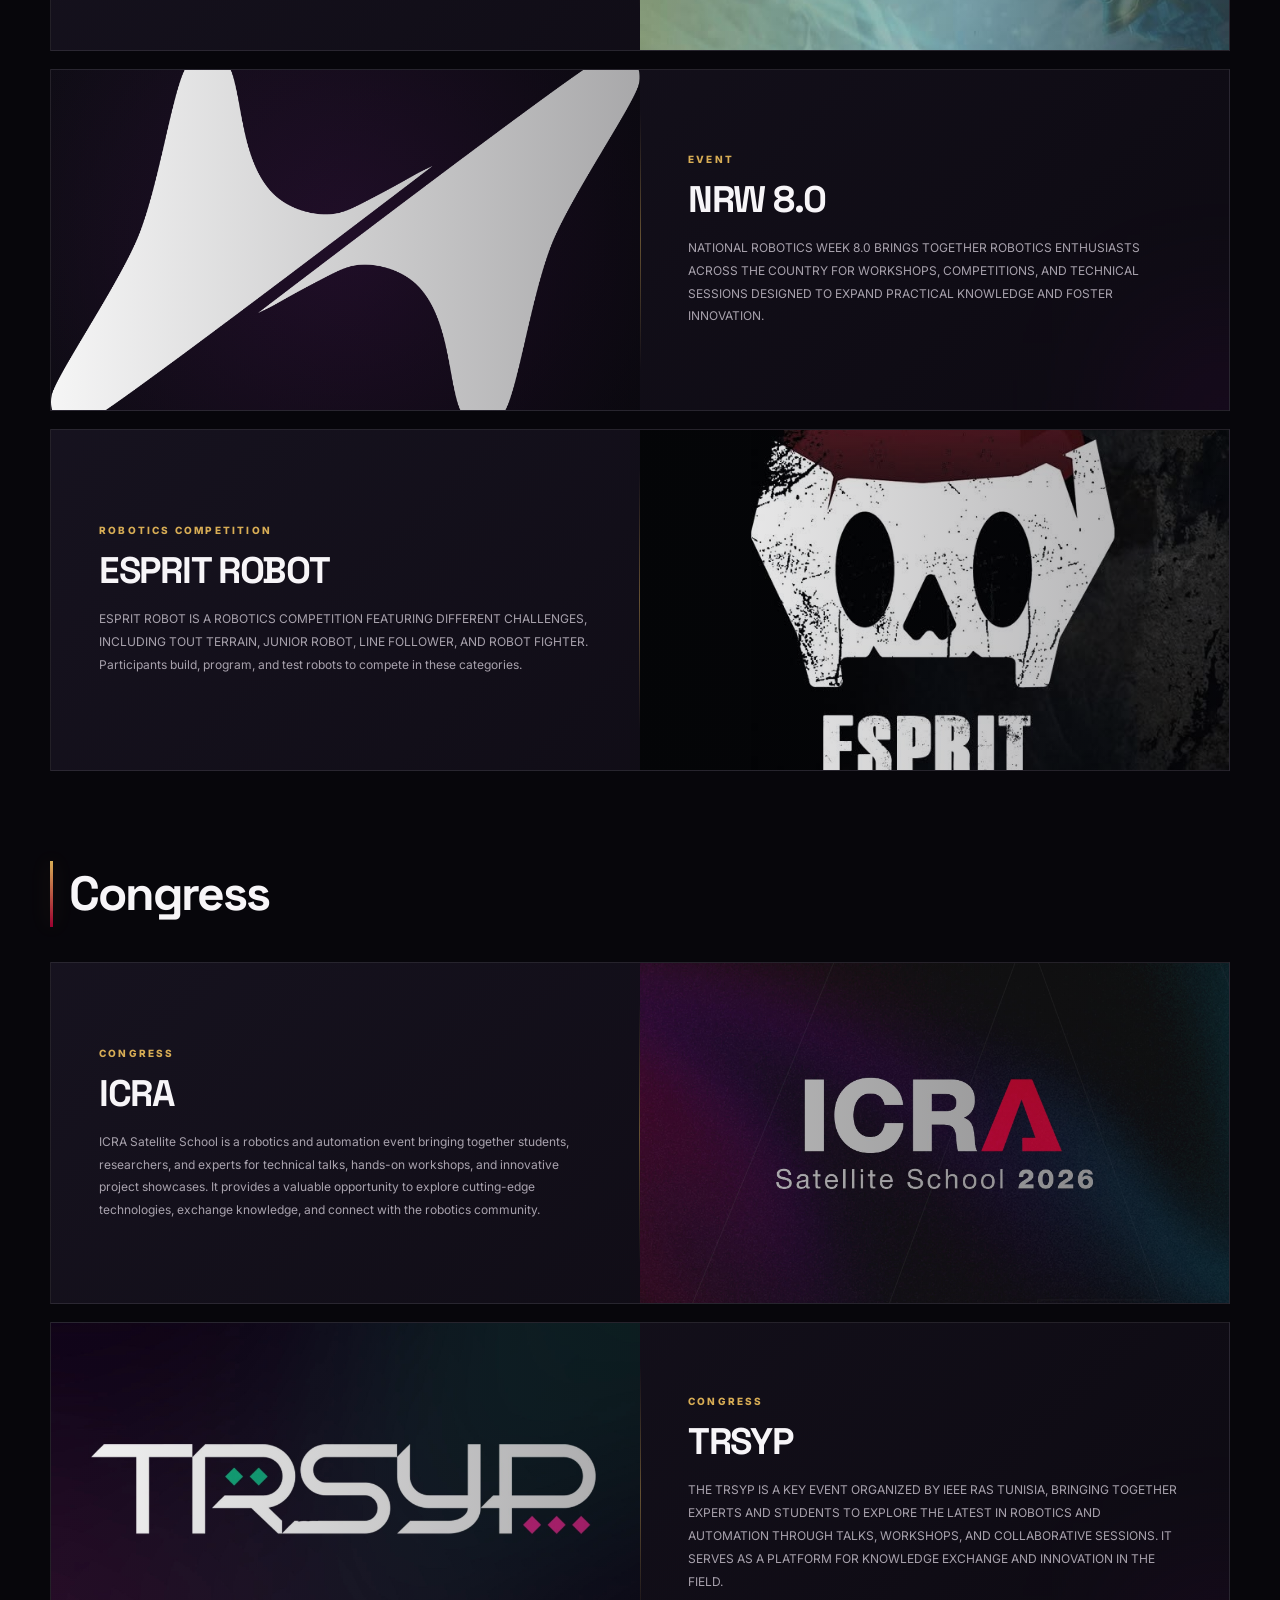
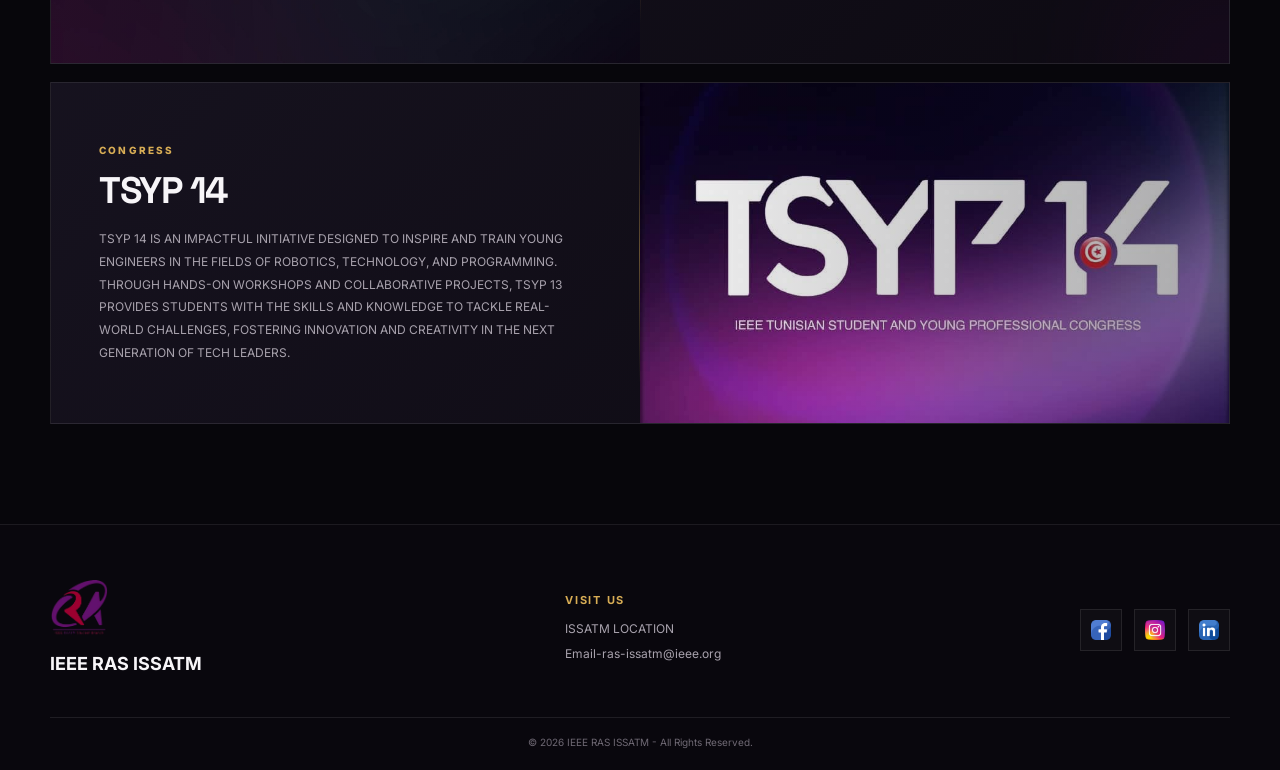
==== commit 20597b2f: "Add files via upload" ====
--- a/events/events.html
+++ b/events/events.html
@@ -89,6 +89,10 @@
       <div class="event-photo"><img src="events-images/3ome.jpg" alt="3ome ba7rek"></div>
       <div class="event-info"><p class="event-kicker">EVENT</p><h3>3ome ba7rek</h3><p>upcoming event</p></div>
     </article>
+    <article class="event-showcase image-right" tabindex="0" aria-label="bizerte 2026">
+      <div class="event-photo"><img src="events-images/bizerte.jpg" alt="bizerte 2026"></div>
+      <div class="event-info"><p class="event-kicker">EVENT</p><h3>bizerte 2026</h3><p>upcoming event</p></div>
+    </article>
       </div>
 
       <div class="event-category">
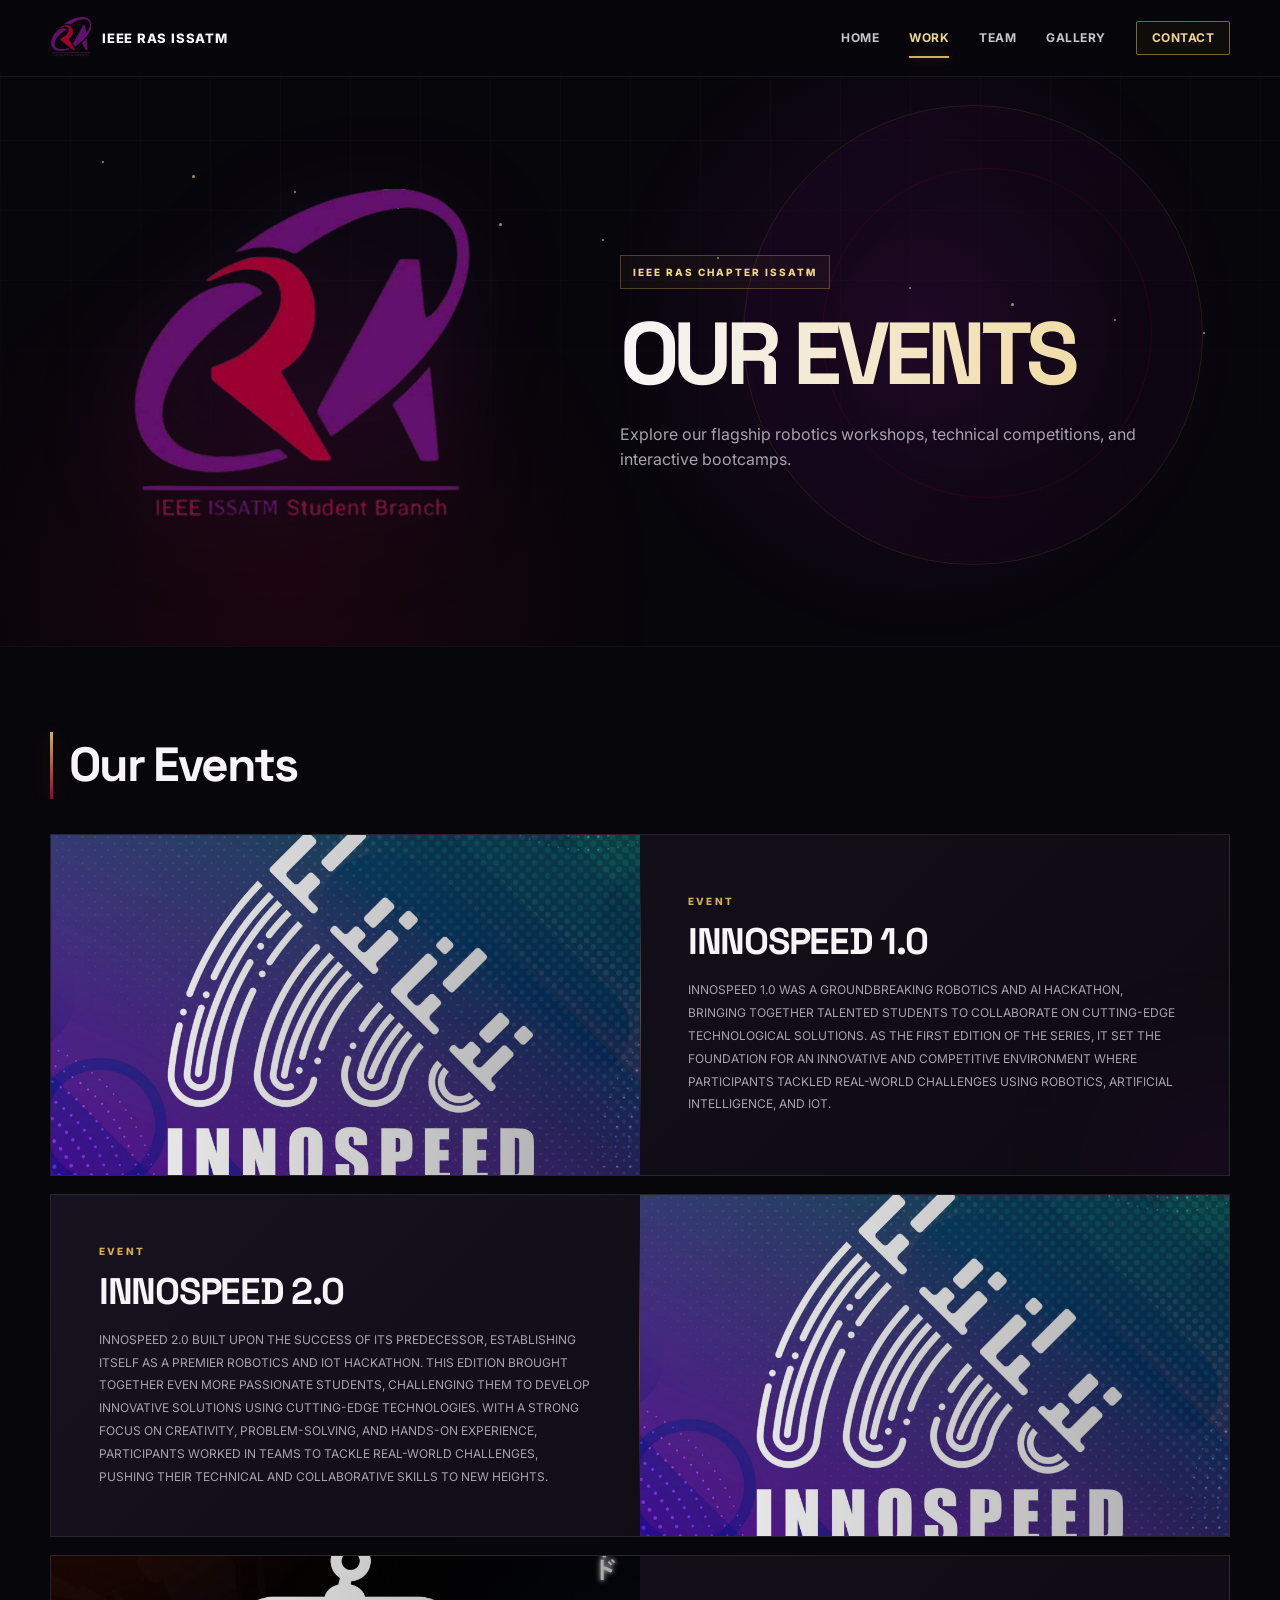
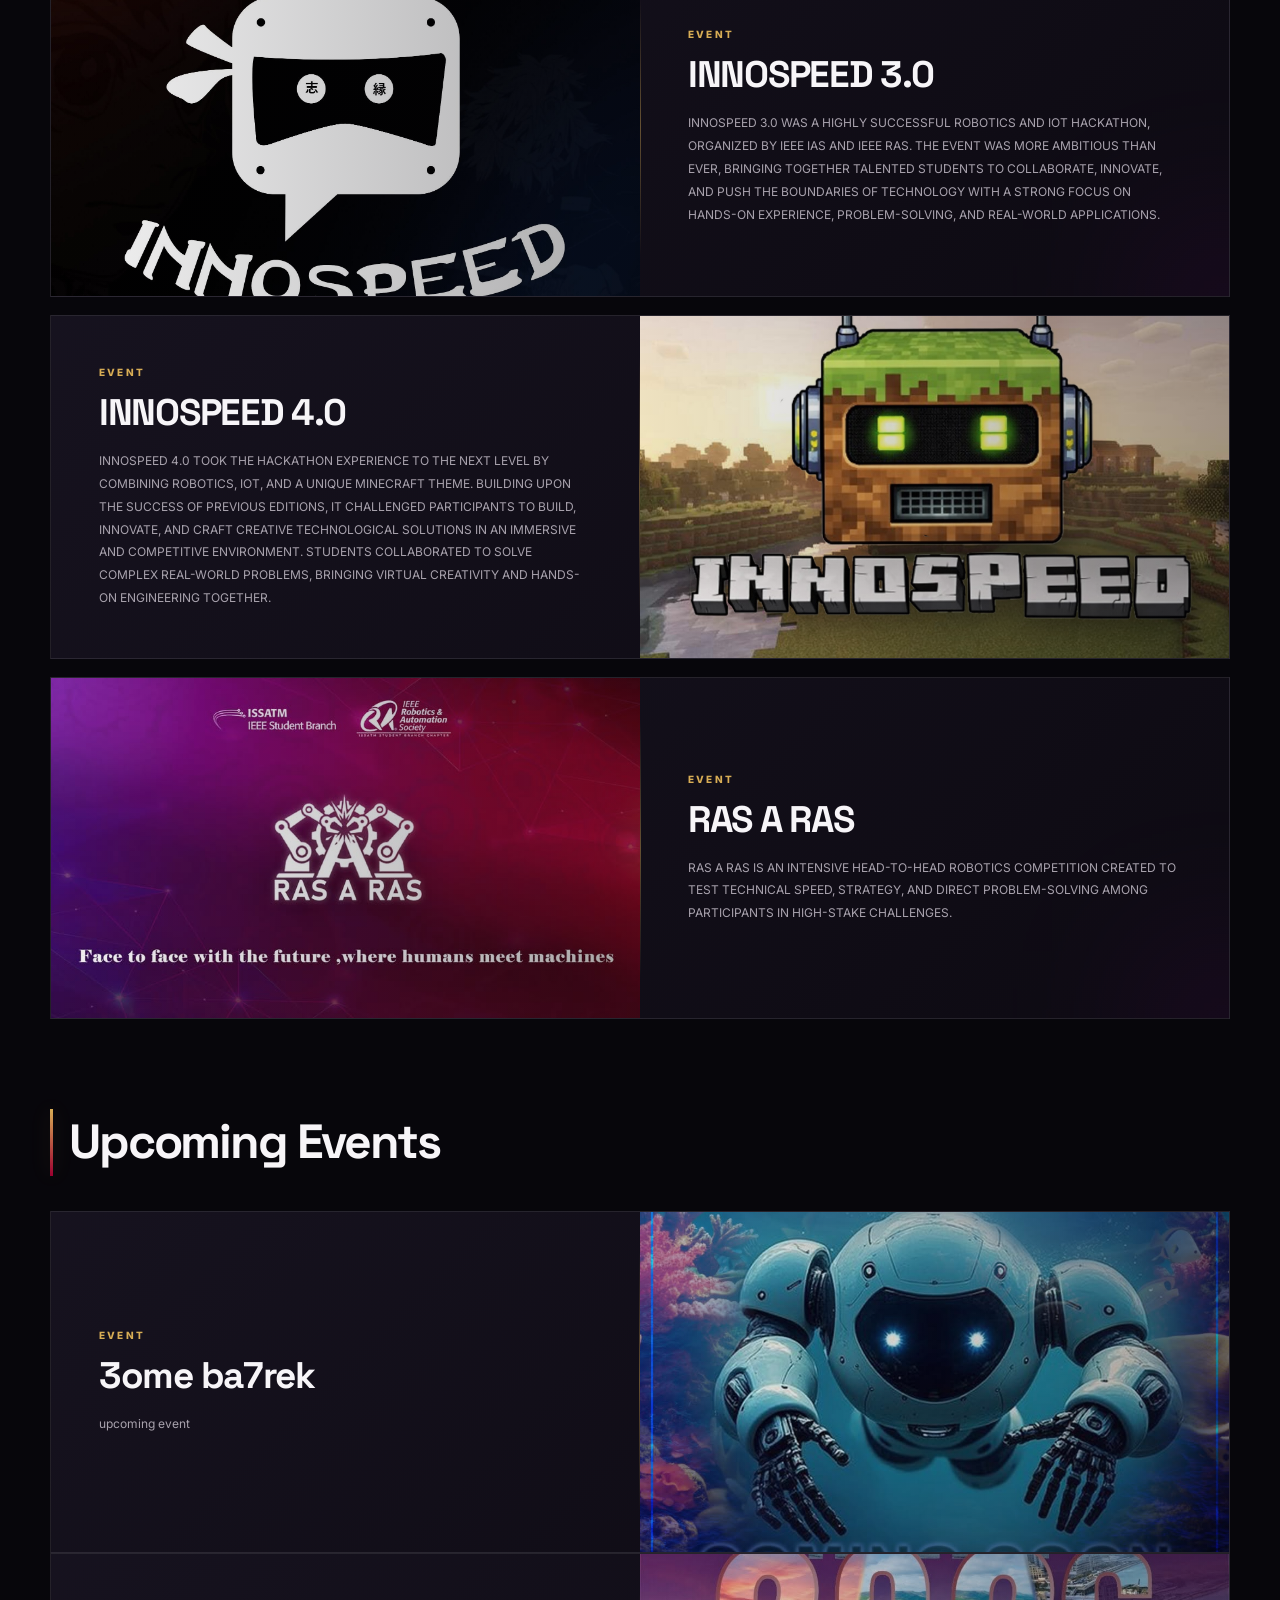
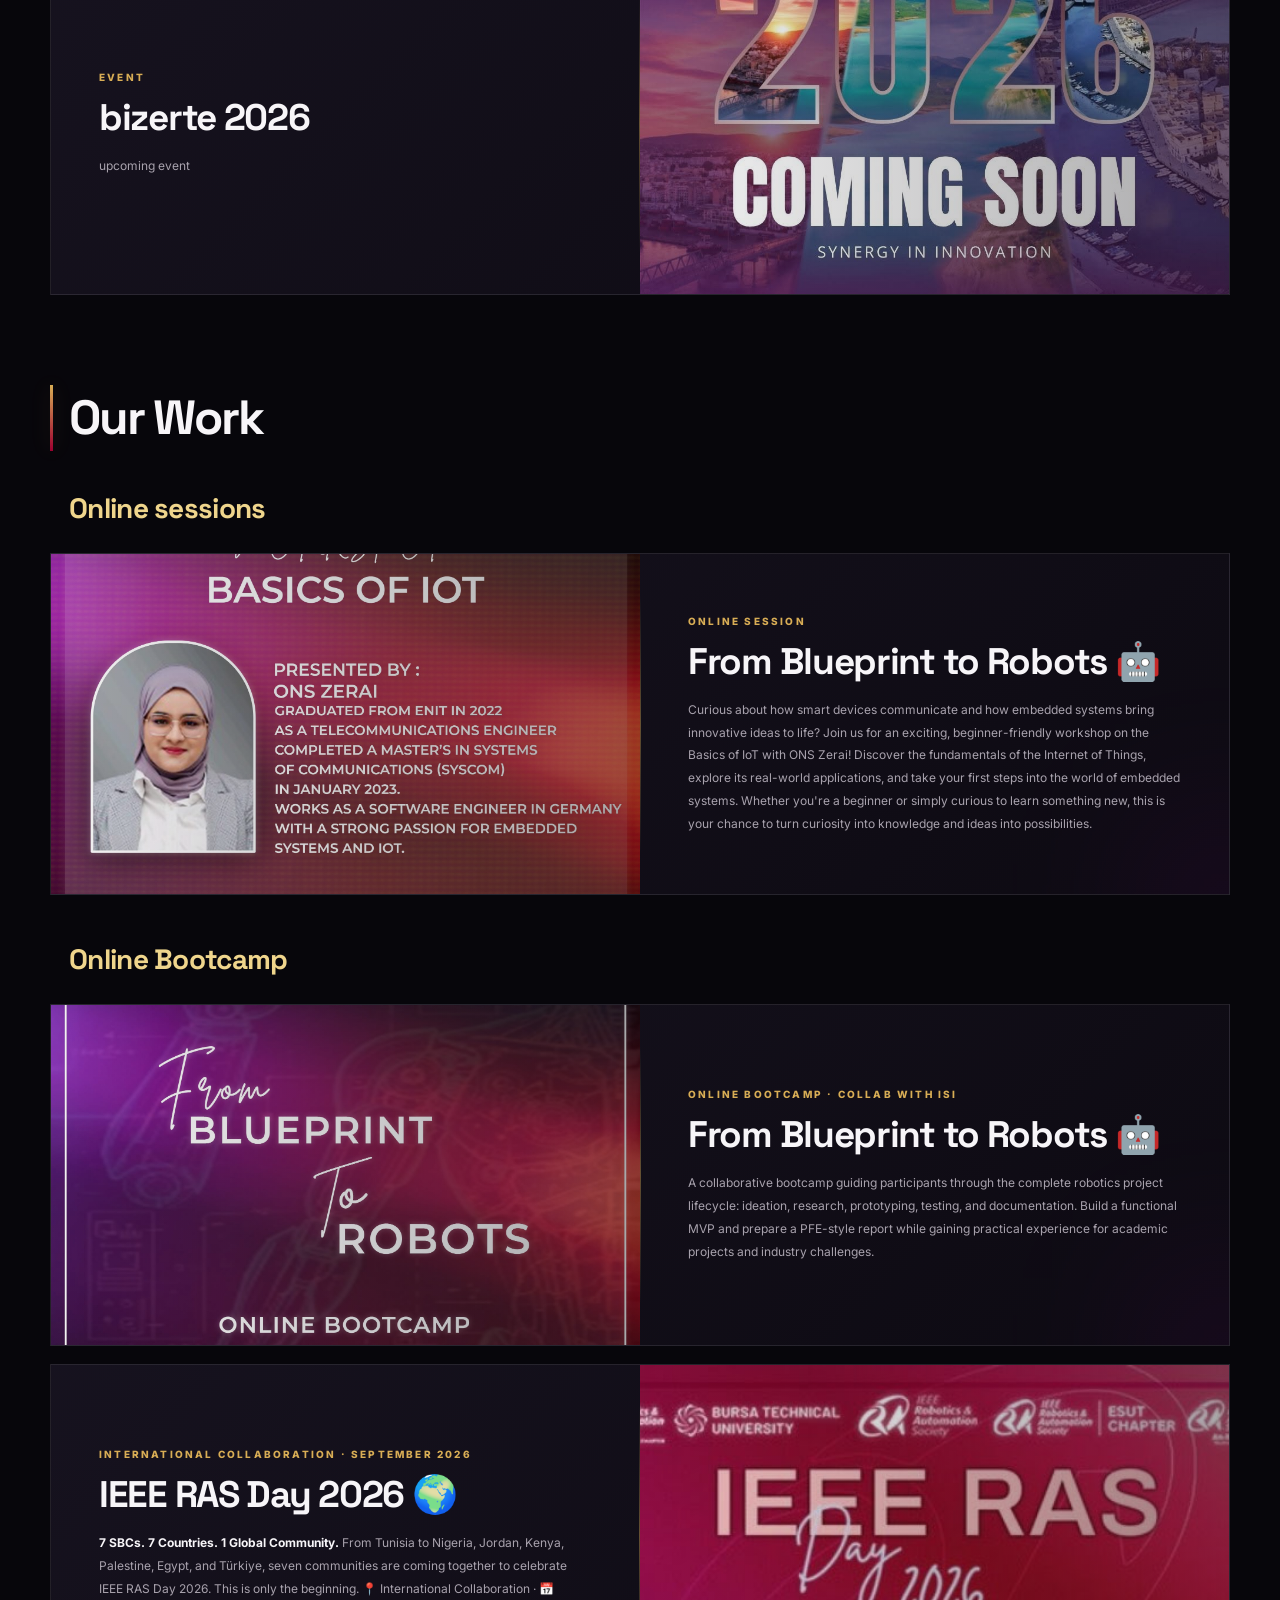
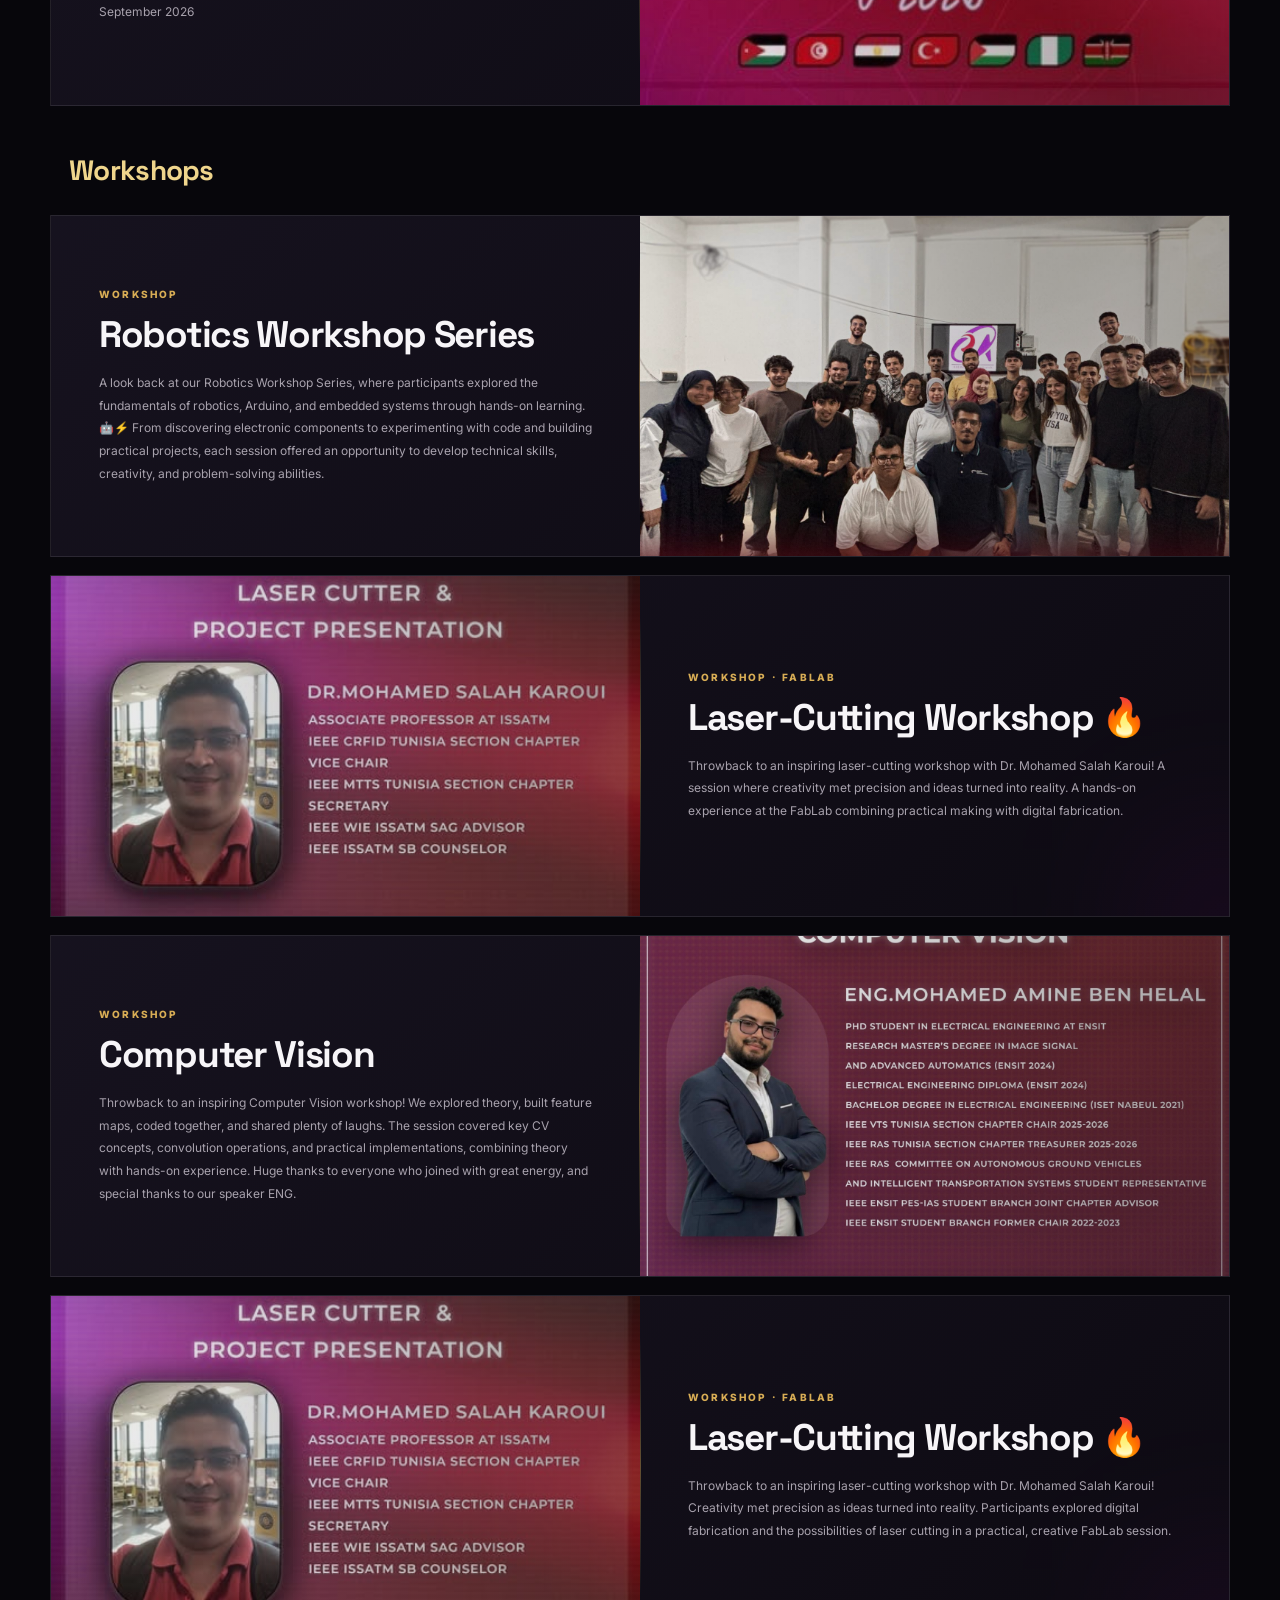
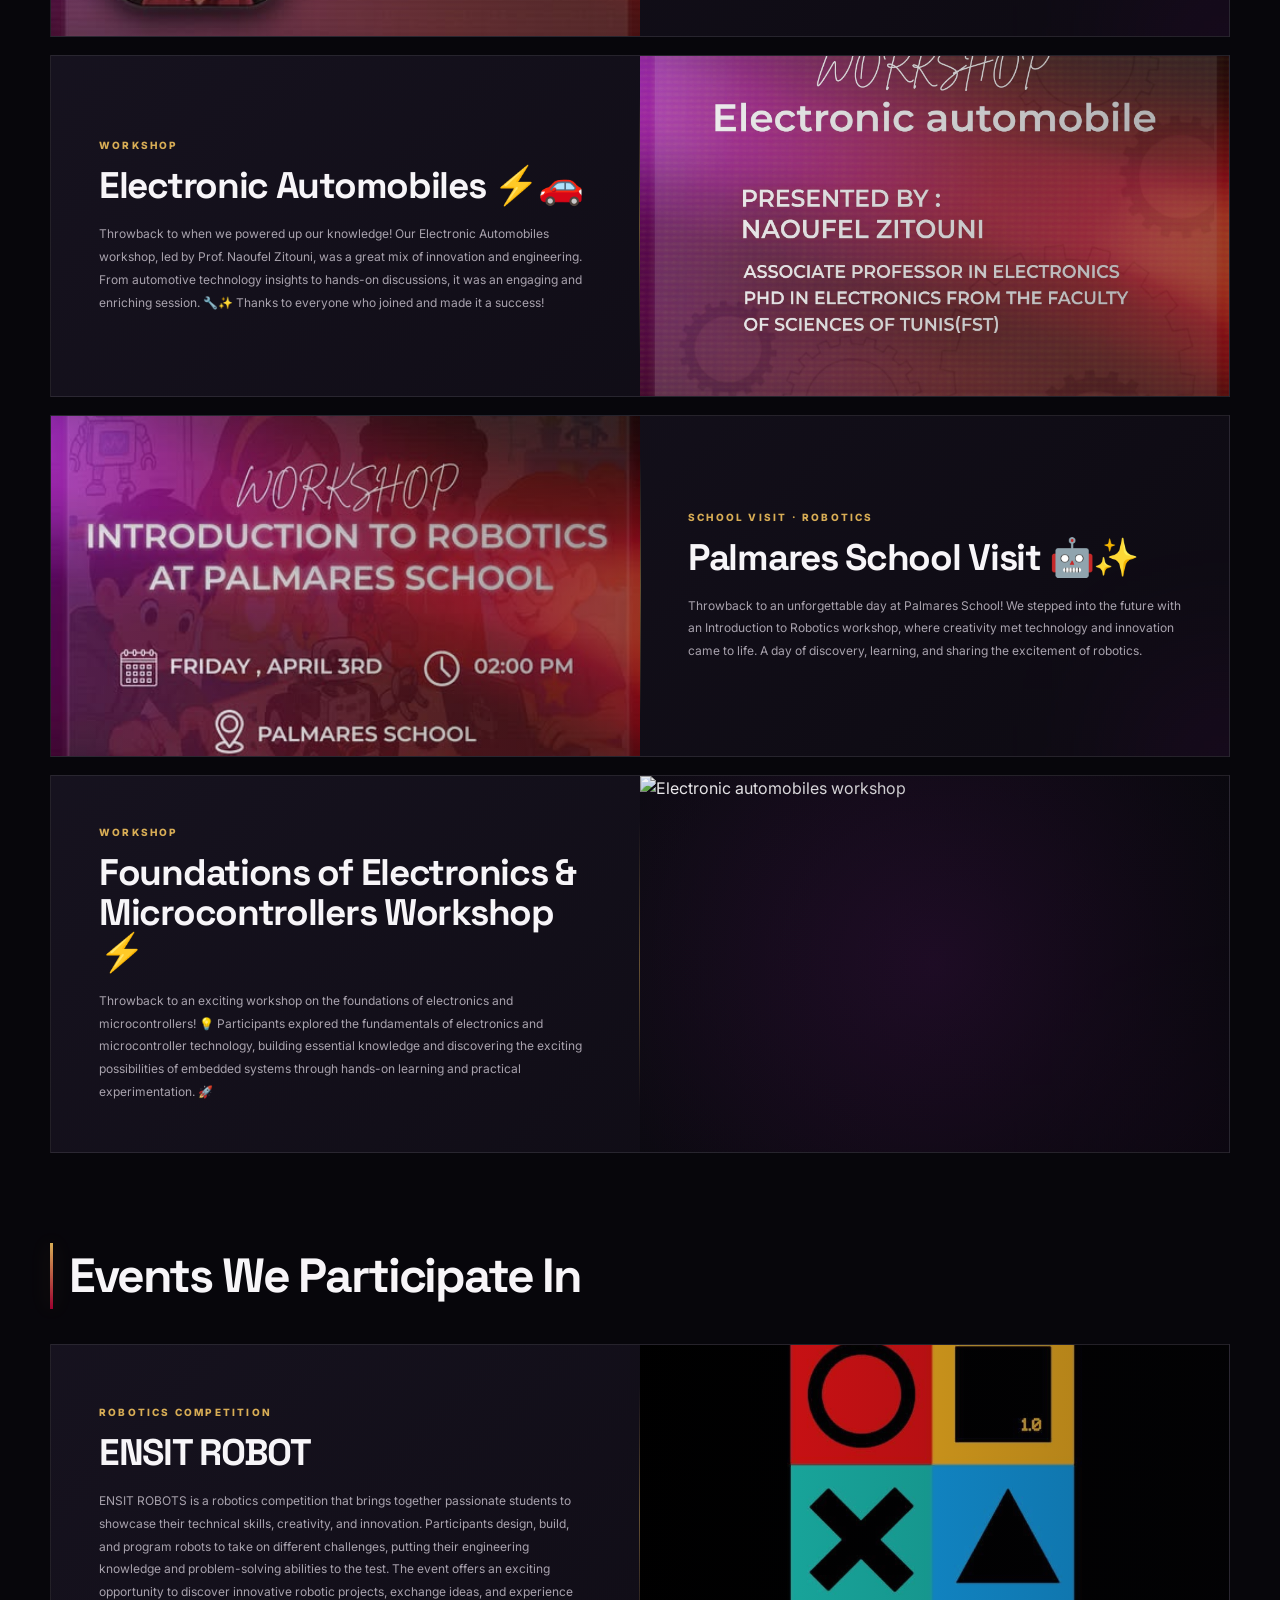
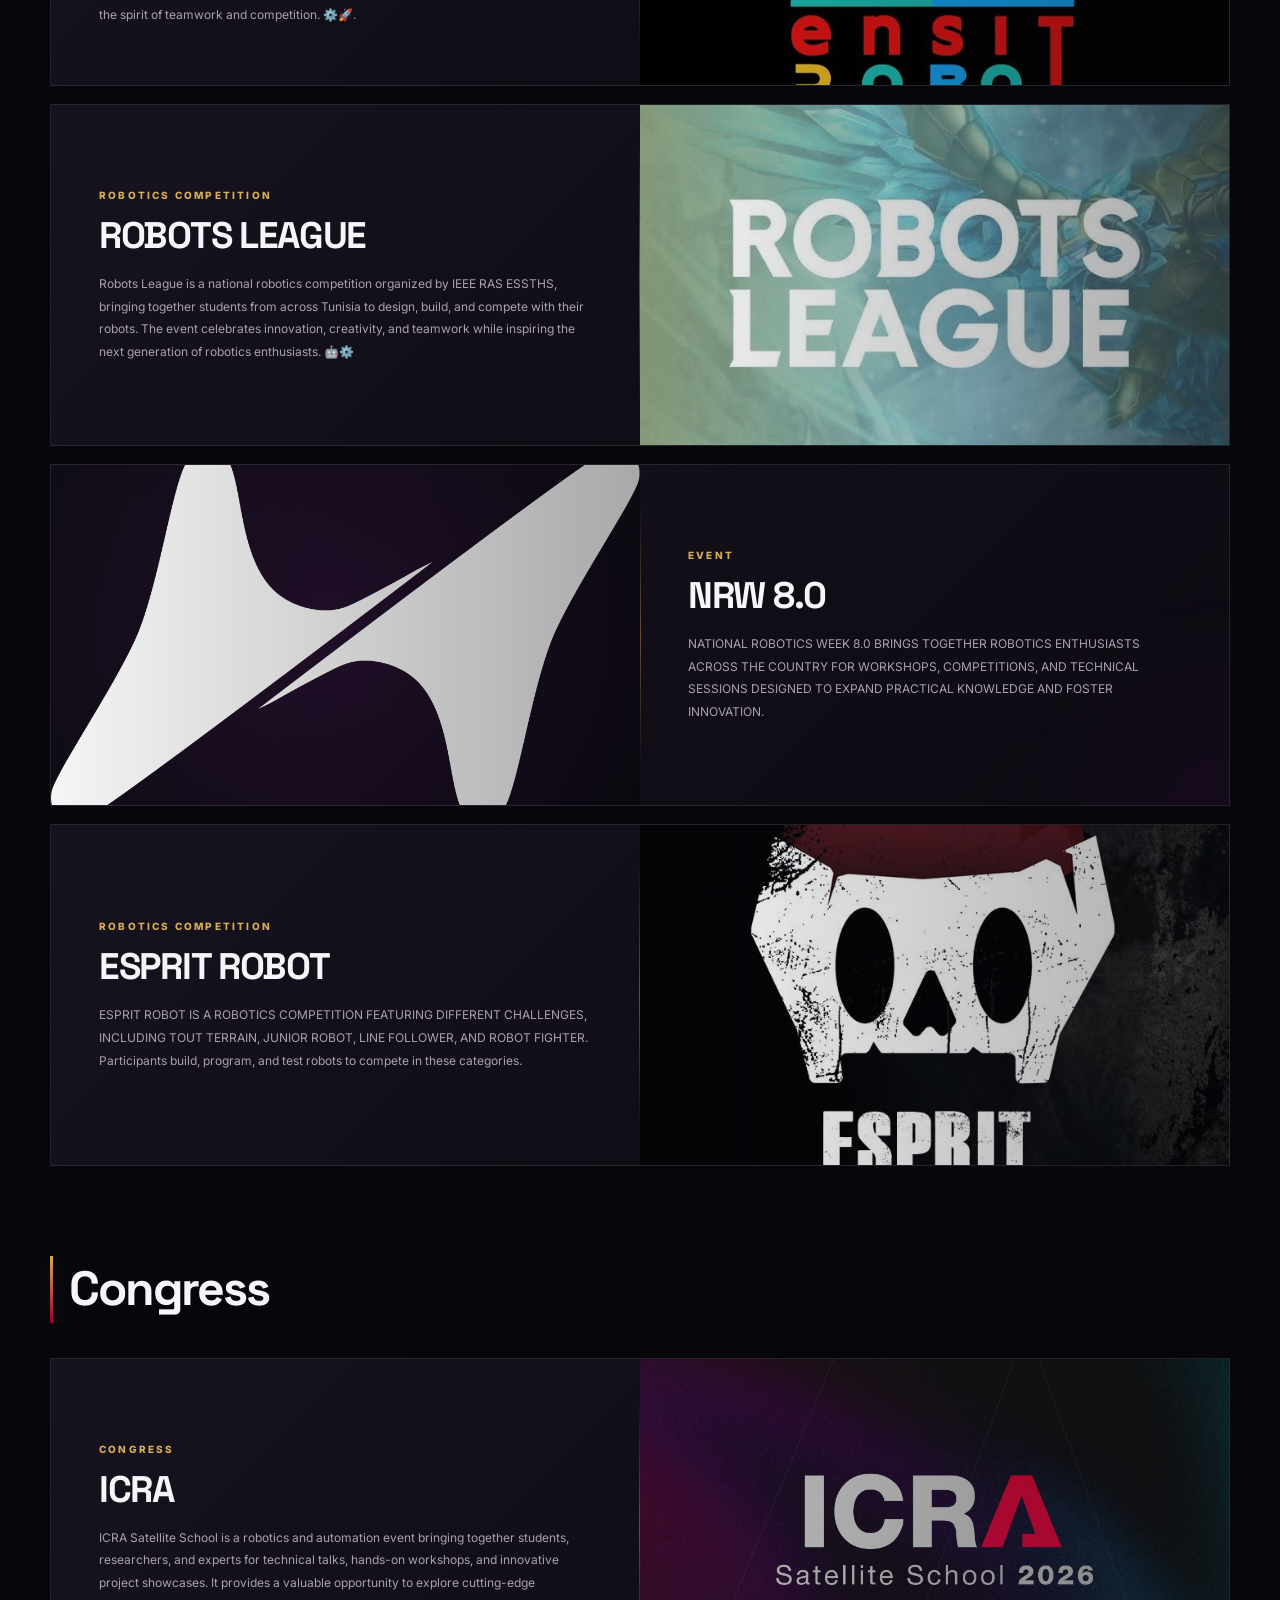
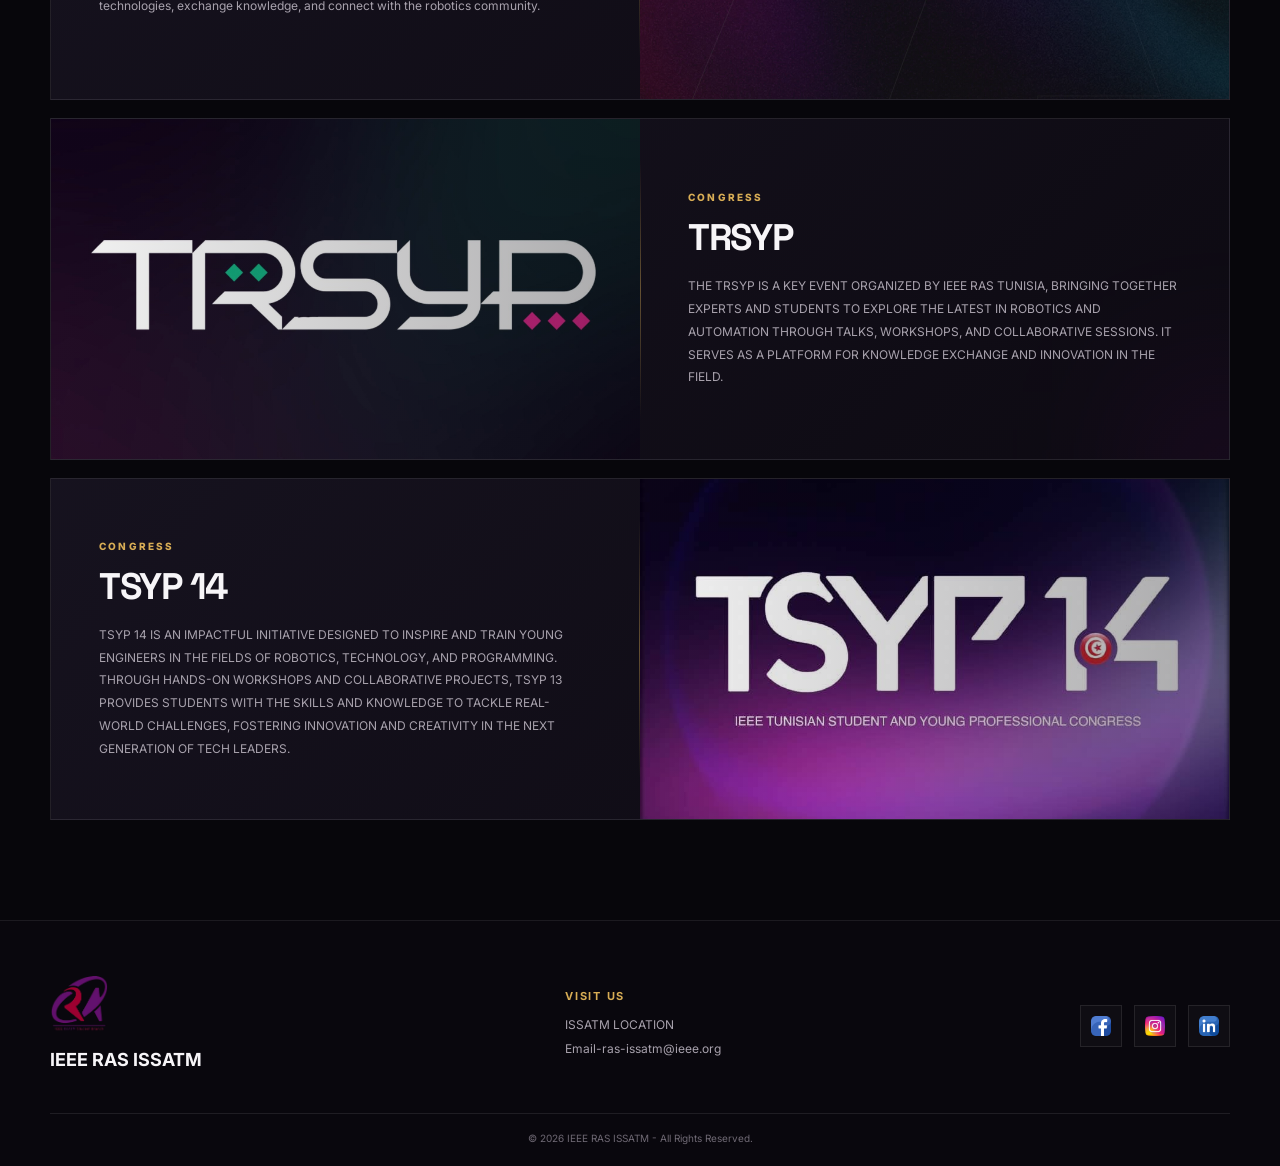
==== commit df21ef3a: "Update events.html" ====
--- a/events/events.html
+++ b/events/events.html
@@ -187,6 +187,14 @@
                 <p>Throwback to an unforgettable day at Palmares School! We stepped into the future with an Introduction to Robotics workshop, where creativity met technology and innovation came to life. A day of discovery, learning, and sharing the excitement of robotics.</p>
               </div>
             </article>
+            <article class="event-showcase image-right" tabindex="0" aria-label="Electronic Automobiles Workshop">
+              <div class="event-photo"><img src="events-images/college.png" alt="Electronic automobiles workshop"></div>
+              <div class="event-info">
+                <p class="event-kicker">WORKSHOP</p>
+                <h3>Foundations of Electronics & Microcontrollers Workshop ⚡</h3>
+                <p>Throwback to an exciting workshop on the foundations of electronics and microcontrollers! 💡 Participants explored the fundamentals of electronics and microcontroller technology, building essential knowledge and discovering the exciting possibilities of embedded systems through hands-on learning and practical experimentation. 🚀</p>
+              </div>
+            </article>
           </div>
         </div>
       </div>
@@ -257,4 +265,4 @@
 
 
 </body>
-</html>+</html>
